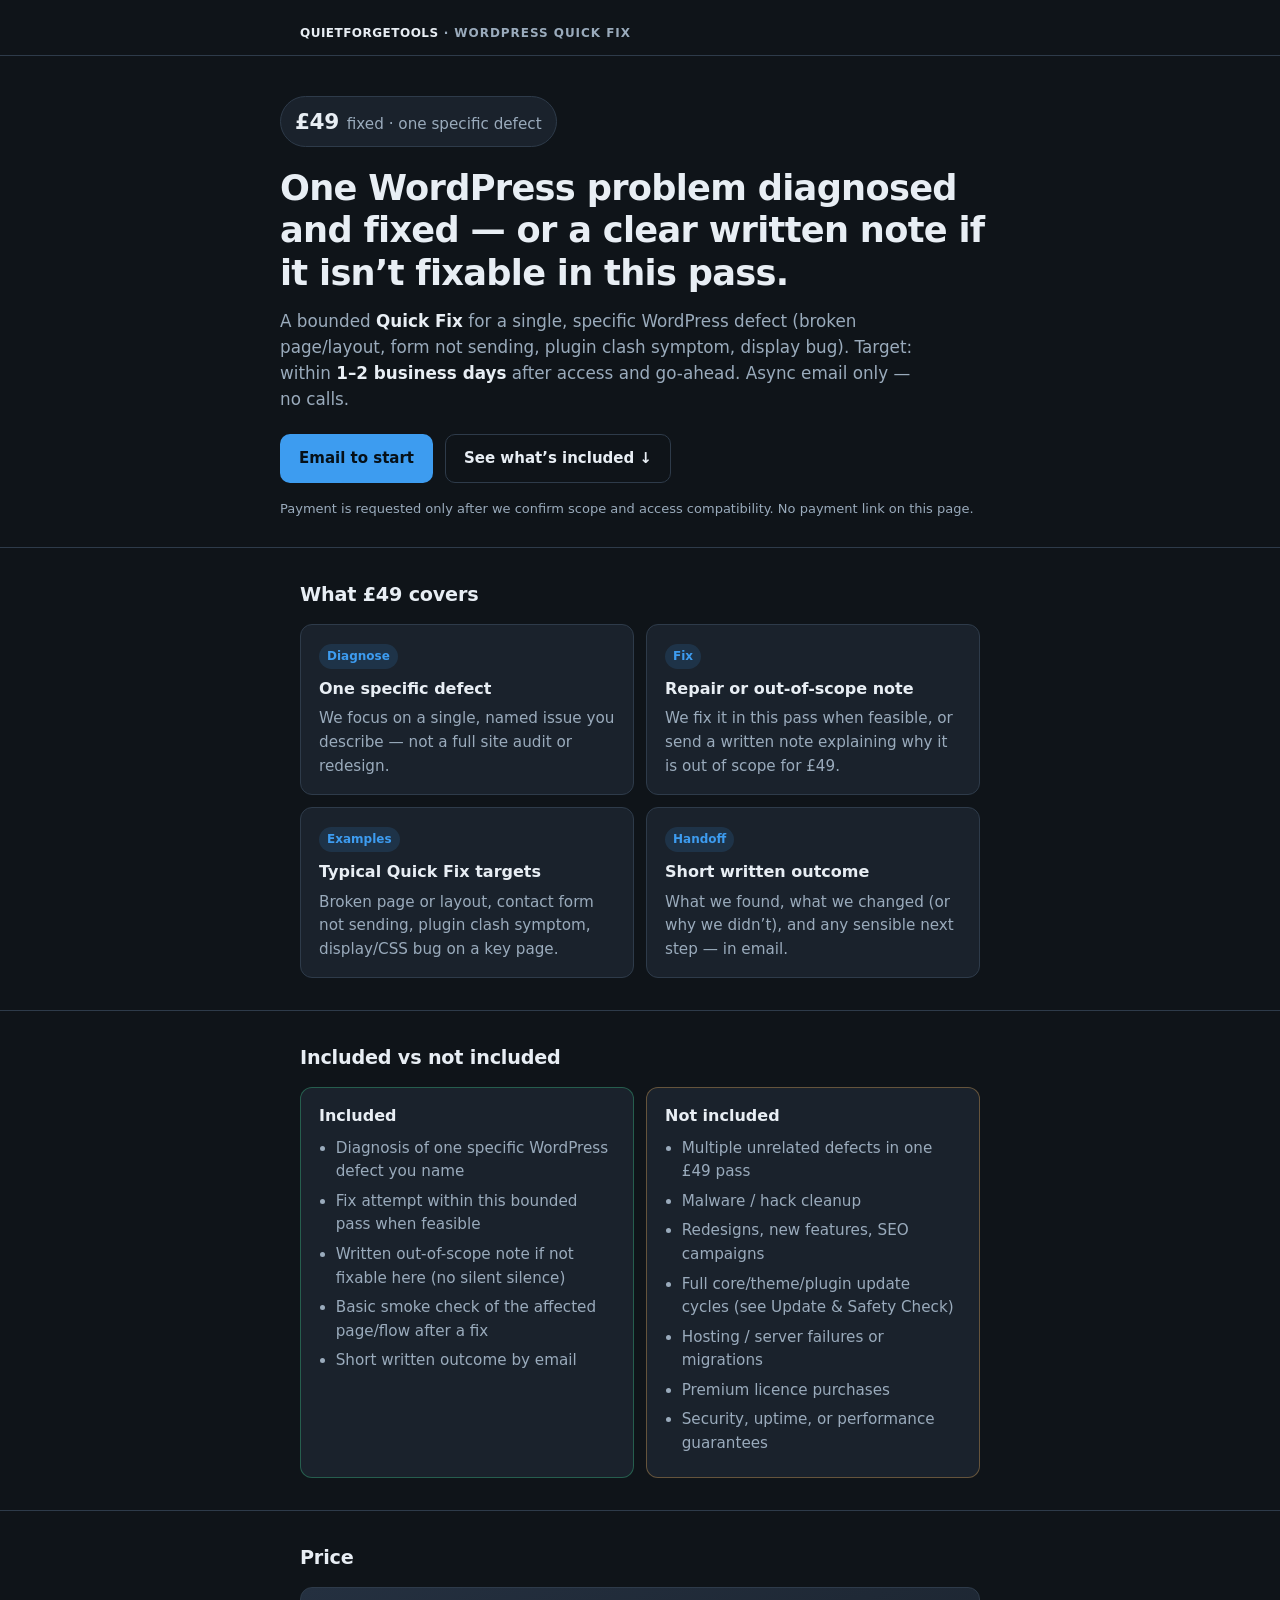
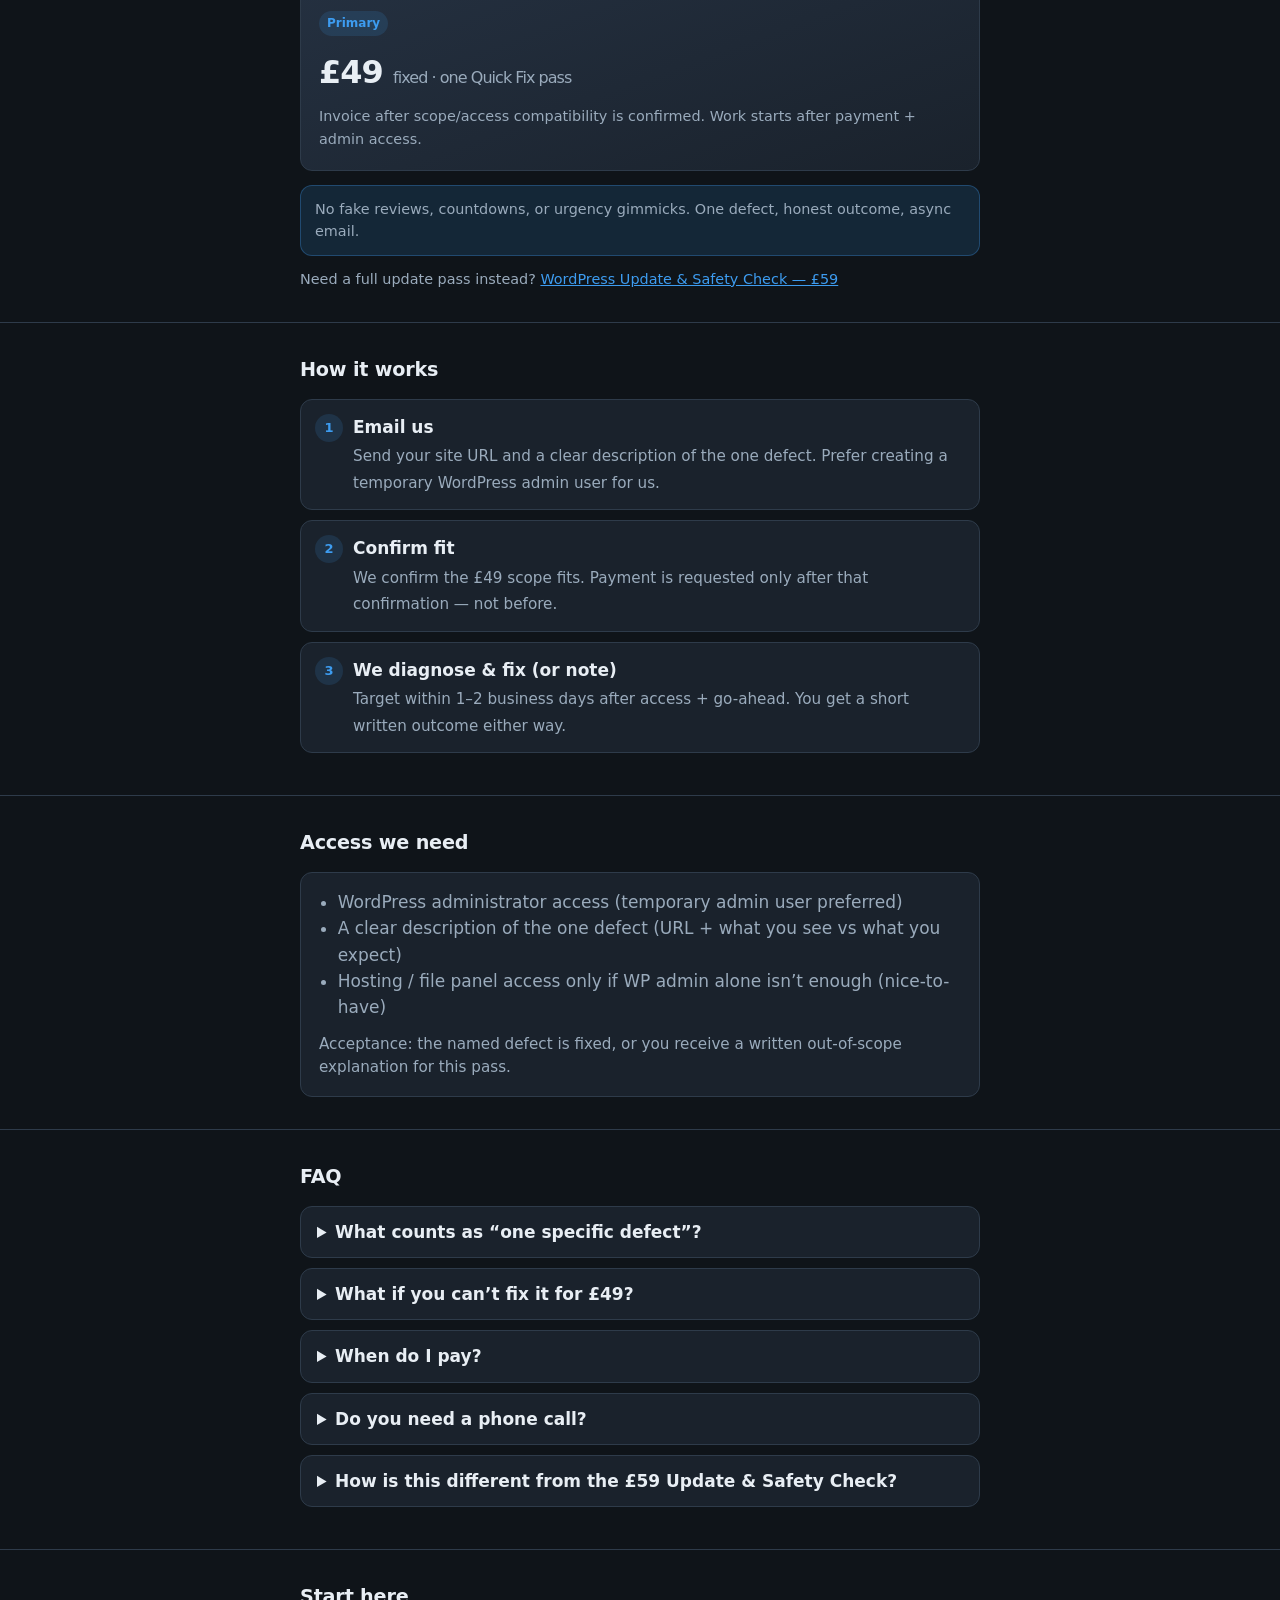
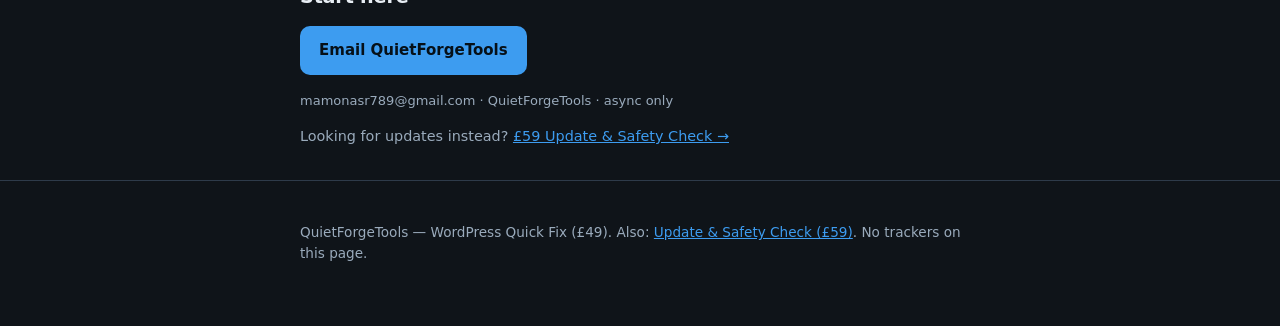
==== quick-fix/index.html @ 5ad219d2 "Task290: add £49 WordPress Quick Fix offer page" ====
<!DOCTYPE html>
<html lang="en">
<head>
  <meta charset="utf-8" />
  <meta name="viewport" content="width=device-width, initial-scale=1" />
  <title>WordPress Quick Fix — £49 | QuietForgeTools</title>
  <meta name="description" content="Fixed £49 WordPress Quick Fix: one specific defect diagnosed and fixed — or a written out-of-scope note if it cannot be fixed in this pass. Async email only. QuietForgeTools." />
  <link rel="stylesheet" href="../styles.css" />
</head>
<body>
  <header>
    <div class="wrap">
      <div class="brand"><span>QuietForgeTools</span> · WordPress Quick Fix</div>
    </div>
  </header>

  <main>
    <div class="wrap hero">
      <div class="price-chip"><strong>£49</strong> fixed · one specific defect</div>
      <h1>One WordPress problem diagnosed and fixed — or a clear written note if it isn’t fixable in this pass.</h1>
      <p class="lead">
        A bounded <strong style="color:var(--text)">Quick Fix</strong> for a single, specific WordPress defect
        (broken page/layout, form not sending, plugin clash symptom, display bug).
        Target: within <strong style="color:var(--text)">1–2 business days</strong> after access and go-ahead.
        Async email only — no calls.
      </p>
      <div class="cta-row">
        <a class="btn btn-primary" href="mailto:mamonasr789@gmail.com?subject=WordPress%20Quick%20Fix%20%C2%A349&body=Site%20URL%3A%20%0ADescribe%20the%20one%20specific%20defect%3A%20%0AWhen%20did%20it%20start%20%2F%20any%20recent%20changes%3A%20%0A%0A(I%20can%20create%20a%20temporary%20WP%20admin%20user%20for%20you.)%0A">Email to start</a>
        <a class="btn btn-ghost" href="#scope">See what’s included ↓</a>
        <p class="btn-note">Payment is requested only after we confirm scope and access compatibility. No payment link on this page.</p>
      </div>
    </div>

    <section id="scope">
      <div class="wrap">
        <h2>What £49 covers</h2>
        <div class="grid two">
          <div class="card">
            <div class="tag">Diagnose</div>
            <h3>One specific defect</h3>
            <p>We focus on a single, named issue you describe — not a full site audit or redesign.</p>
          </div>
          <div class="card">
            <div class="tag">Fix</div>
            <h3>Repair or out-of-scope note</h3>
            <p>We fix it in this pass when feasible, or send a written note explaining why it is out of scope for £49.</p>
          </div>
          <div class="card">
            <div class="tag">Examples</div>
            <h3>Typical Quick Fix targets</h3>
            <p>Broken page or layout, contact form not sending, plugin clash symptom, display/CSS bug on a key page.</p>
          </div>
          <div class="card">
            <div class="tag">Handoff</div>
            <h3>Short written outcome</h3>
            <p>What we found, what we changed (or why we didn’t), and any sensible next step — in email.</p>
          </div>
        </div>
      </div>
    </section>

    <section id="includes">
      <div class="wrap">
        <h2>Included vs not included</h2>
        <div class="vs">
          <div class="card yes">
            <h3>Included</h3>
            <ul>
              <li>Diagnosis of one specific WordPress defect you name</li>
              <li>Fix attempt within this bounded pass when feasible</li>
              <li>Written out-of-scope note if not fixable here (no silent silence)</li>
              <li>Basic smoke check of the affected page/flow after a fix</li>
              <li>Short written outcome by email</li>
            </ul>
          </div>
          <div class="card no">
            <h3>Not included</h3>
            <ul>
              <li>Multiple unrelated defects in one £49 pass</li>
              <li>Malware / hack cleanup</li>
              <li>Redesigns, new features, SEO campaigns</li>
              <li>Full core/theme/plugin update cycles (see Update &amp; Safety Check)</li>
              <li>Hosting / server failures or migrations</li>
              <li>Premium licence purchases</li>
              <li>Security, uptime, or performance guarantees</li>
            </ul>
          </div>
        </div>
      </div>
    </section>

    <section id="price">
      <div class="wrap">
        <h2>Price</h2>
        <div class="price-box">
          <div class="tag">Primary</div>
          <div class="amount">£49 <span>fixed · one Quick Fix pass</span></div>
          <p class="fine">Invoice after scope/access compatibility is confirmed. Work starts after payment + admin access.</p>
        </div>
        <p class="notice">No fake reviews, countdowns, or urgency gimmicks. One defect, honest outcome, async email.</p>
        <p class="fine" style="margin-top:12px">
          Need a full update pass instead?
          <a href="../index.html">WordPress Update &amp; Safety Check — £59</a>
        </p>
      </div>
    </section>

    <section id="process">
      <div class="wrap">
        <h2>How it works</h2>
        <ol class="steps">
          <li>
            <strong>Email us</strong>
            <span>Send your site URL and a clear description of the one defect. Prefer creating a temporary WordPress admin user for us.</span>
          </li>
          <li>
            <strong>Confirm fit</strong>
            <span>We confirm the £49 scope fits. Payment is requested only after that confirmation — not before.</span>
          </li>
          <li>
            <strong>We diagnose &amp; fix (or note)</strong>
            <span>Target within 1–2 business days after access + go-ahead. You get a short written outcome either way.</span>
          </li>
        </ol>
      </div>
    </section>

    <section id="access">
      <div class="wrap">
        <h2>Access we need</h2>
        <div class="card">
          <ul style="margin:0;padding-left:1.1em;color:var(--muted)">
            <li>WordPress administrator access (temporary admin user preferred)</li>
            <li>A clear description of the one defect (URL + what you see vs what you expect)</li>
            <li>Hosting / file panel access only if WP admin alone isn’t enough (nice-to-have)</li>
          </ul>
          <p class="fine" style="margin-top:12px">Acceptance: the named defect is fixed, or you receive a written out-of-scope explanation for this pass.</p>
        </div>
      </div>
    </section>

    <section id="faq" class="faq">
      <div class="wrap">
        <h2>FAQ</h2>
        <details>
          <summary>What counts as “one specific defect”?</summary>
          <p>A single, named issue — e.g. “contact form on /contact doesn’t email,” or “homepage header overlaps on mobile.” A list of unrelated problems needs separate passes or a custom quote.</p>
        </details>
        <details>
          <summary>What if you can’t fix it for £49?</summary>
          <p>You still get a written out-of-scope note explaining what we found and why it doesn’t fit this pass. We don’t silently leave you guessing.</p>
        </details>
        <details>
          <summary>When do I pay?</summary>
          <p>Only after we confirm the £49 scope and access compatibility. There is no payment link on this page.</p>
        </details>
        <details>
          <summary>Do you need a phone call?</summary>
          <p>No. Everything is async by email.</p>
        </details>
        <details>
          <summary>How is this different from the £59 Update &amp; Safety Check?</summary>
          <p>Quick Fix (£49) targets one named defect. The Update &amp; Safety Check (£59) is a bounded maintenance pass: backup check, core/theme/plugin updates, smoke tests, and a short report. <a href="../index.html">See the £59 offer</a>.</p>
        </details>
      </div>
    </section>

    <section id="contact">
      <div class="wrap">
        <h2>Start here</h2>
        <div class="cta-row">
          <a class="btn btn-primary" href="mailto:mamonasr789@gmail.com?subject=WordPress%20Quick%20Fix%20%C2%A349&body=Site%20URL%3A%20%0ADescribe%20the%20one%20specific%20defect%3A%20%0A">Email QuietForgeTools</a>
          <p class="btn-note">mamonasr789@gmail.com · QuietForgeTools · async only</p>
        </div>
        <p class="fine" style="margin-top:14px">
          Looking for updates instead? <a href="../index.html">£59 Update &amp; Safety Check →</a>
        </p>
      </div>
    </section>
  </main>

  <footer>
    <div class="wrap">
      <p>QuietForgeTools — WordPress Quick Fix (£49). Also: <a href="../index.html">Update &amp; Safety Check (£59)</a>. No trackers on this page.</p>
    </div>
  </footer>
</body>
</html>
---- styles.css ----
:root {
  --bg: #0f1419;
  --surface: #1a222c;
  --surface2: #243040;
  --text: #e8eef4;
  --muted: #9aabbc;
  --accent: #3d9cf0;
  --accent-soft: rgba(61, 156, 240, 0.14);
  --border: #2e3b4a;
  --ok: #3ecf8e;
  --ok-soft: rgba(62, 207, 142, 0.14);
  --warn: #f0b35a;
  --warn-soft: rgba(240, 179, 90, 0.14);
  --bad: #f07178;
  --bad-soft: rgba(240, 113, 120, 0.14);
  --radius: 12px;
  --max: 720px;
  --font: "Segoe UI", system-ui, -apple-system, sans-serif;
}
* { box-sizing: border-box; }
html { scroll-behavior: smooth; }
body {
  margin: 0;
  font-family: var(--font);
  background: var(--bg);
  color: var(--text);
  line-height: 1.55;
  font-size: 17px;
}
a { color: var(--accent); }
.wrap { max-width: var(--max); margin: 0 auto; padding: 0 20px; }
header {
  padding: 24px 0 12px;
  border-bottom: 1px solid var(--border);
}
.brand {
  font-size: 12px;
  letter-spacing: 0.08em;
  text-transform: uppercase;
  color: var(--muted);
  font-weight: 600;
}
.brand span { color: var(--text); font-weight: 700; letter-spacing: 0.04em; }
.hero { padding: 40px 0 28px; }
h1 {
  font-size: clamp(1.65rem, 4.2vw, 2.2rem);
  line-height: 1.2;
  margin: 0 0 14px;
  font-weight: 700;
  letter-spacing: -0.02em;
}
.lead {
  font-size: 1.05rem;
  color: var(--muted);
  margin: 0 0 22px;
  max-width: 38em;
}
.price-chip {
  display: inline-flex;
  align-items: baseline;
  gap: 8px;
  background: var(--surface);
  border: 1px solid var(--border);
  border-radius: 999px;
  padding: 8px 14px;
  margin-bottom: 20px;
  font-size: 0.95rem;
  color: var(--muted);
}
.price-chip strong {
  color: var(--text);
  font-size: 1.35rem;
  letter-spacing: -0.02em;
}
.cta-row { display: flex; flex-wrap: wrap; gap: 12px; align-items: center; }
.btn {
  display: inline-block;
  padding: 12px 18px;
  border-radius: 10px;
  font-weight: 600;
  font-size: 15px;
  text-decoration: none;
  border: 1px solid transparent;
  cursor: pointer;
  font-family: inherit;
}
.btn-primary { background: var(--accent); color: #061018; }
.btn-primary:hover { filter: brightness(1.06); }
.btn-ghost {
  background: transparent;
  color: var(--text);
  border-color: var(--border);
}
.btn-ghost:hover { border-color: var(--muted); }
.btn-note {
  font-size: 13px;
  color: var(--muted);
  width: 100%;
  margin: 4px 0 0;
}
section { padding: 32px 0; border-top: 1px solid var(--border); }
h2 {
  font-size: 1.2rem;
  margin: 0 0 14px;
  letter-spacing: -0.01em;
}
h3 { font-size: 1rem; margin: 0 0 6px; }
.grid { display: grid; gap: 12px; grid-template-columns: 1fr; }
@media (min-width: 560px) {
  .grid.two { grid-template-columns: 1fr 1fr; }
}
.card {
  background: var(--surface);
  border: 1px solid var(--border);
  border-radius: var(--radius);
  padding: 16px 18px;
}
.card p { margin: 0; color: var(--muted); font-size: 0.95rem; }
.tag {
  display: inline-block;
  font-size: 12px;
  font-weight: 600;
  color: var(--accent);
  background: var(--accent-soft);
  padding: 3px 8px;
  border-radius: 999px;
  margin-bottom: 8px;
}
.vs { display: grid; gap: 12px; }
@media (min-width: 560px) { .vs { grid-template-columns: 1fr 1fr; } }
.vs .yes { border-color: rgba(62, 207, 142, 0.35); }
.vs .no { border-color: rgba(240, 179, 90, 0.35); }
.vs ul { margin: 8px 0 0; padding-left: 1.1em; color: var(--muted); font-size: 0.95rem; }
.vs li { margin-bottom: 6px; }
.price-box {
  background: linear-gradient(160deg, var(--surface2), var(--surface));
  border: 1px solid var(--border);
  border-radius: var(--radius);
  padding: 20px 18px;
}
.price-box .amount {
  font-size: 2rem;
  font-weight: 700;
  letter-spacing: -0.03em;
  margin: 4px 0 8px;
}
.price-box .amount span { font-size: 1rem; font-weight: 500; color: var(--muted); }
.steps { counter-reset: step; list-style: none; padding: 0; margin: 0; }
.steps li {
  position: relative;
  padding: 14px 14px 14px 52px;
  margin-bottom: 10px;
  background: var(--surface);
  border: 1px solid var(--border);
  border-radius: var(--radius);
}
.steps li::before {
  counter-increment: step;
  content: counter(step);
  position: absolute;
  left: 14px;
  top: 14px;
  width: 28px;
  height: 28px;
  border-radius: 50%;
  background: var(--accent-soft);
  color: var(--accent);
  font-weight: 700;
  font-size: 13px;
  display: flex;
  align-items: center;
  justify-content: center;
}
.steps strong { display: block; margin-bottom: 2px; }
.steps span { color: var(--muted); font-size: 0.95rem; }
.fine { font-size: 0.9rem; color: var(--muted); margin: 0; }
footer {
  padding: 28px 0 48px;
  border-top: 1px solid var(--border);
  font-size: 0.85rem;
  color: var(--muted);
}
footer .cta-row { margin-top: 16px; }

.demo-banner {
  background: var(--warn-soft);
  border: 1px solid rgba(240, 179, 90, 0.35);
  color: var(--warn);
  border-radius: var(--radius);
  padding: 10px 14px;
  font-size: 0.9rem;
  margin-bottom: 14px;
}
.demo-panel {
  background: var(--surface);
  border: 1px solid var(--border);
  border-radius: var(--radius);
  overflow: hidden;
}
.demo-toolbar {
  display: flex;
  flex-wrap: wrap;
  gap: 8px;
  padding: 12px 14px;
  border-bottom: 1px solid var(--border);
  background: var(--surface2);
}
.demo-toolbar .btn { padding: 8px 12px; font-size: 13px; }
.demo-toolbar .btn:disabled { opacity: 0.45; cursor: not-allowed; }
.demo-stage { padding: 16px; }
.demo-status {
  display: flex;
  flex-wrap: wrap;
  gap: 8px;
  margin-bottom: 14px;
}
.pill {
  font-size: 12px;
  font-weight: 700;
  letter-spacing: 0.03em;
  text-transform: uppercase;
  padding: 4px 10px;
  border-radius: 999px;
  background: var(--surface2);
  color: var(--muted);
}
.pill.on.broken { background: var(--bad-soft); color: var(--bad); }
.pill.on.detected { background: var(--warn-soft); color: var(--warn); }
.pill.on.repaired { background: var(--ok-soft); color: var(--ok); }
.pill.on.tested { background: var(--accent-soft); color: var(--accent); }
.fake-form {
  border: 1px solid var(--border);
  border-radius: 10px;
  padding: 14px;
  background: #121820;
  max-width: 420px;
}
.fake-form label {
  display: block;
  font-size: 12px;
  color: var(--muted);
  margin-bottom: 4px;
}
.fake-form .field { margin-bottom: 10px; }
.fake-form input,
.fake-form textarea {
  width: 100%;
  border: 1px solid var(--border);
  border-radius: 6px;
  padding: 8px 10px;
  background: var(--bg);
  color: var(--text);
  font: inherit;
}
.fake-form button {
  background: #4b5563;
  color: #fff;
  border: 0;
  padding: 9px 14px;
  border-radius: 6px;
  font: inherit;
  cursor: pointer;
}
.fake-form.fixed button { background: var(--ok); color: #061018; font-weight: 600; }
.fake-form .err,
.fake-form .okmsg {
  display: none;
  margin-top: 10px;
  font-size: 0.85rem;
}
.fake-form .err { color: var(--bad); }
.fake-form .okmsg { color: var(--ok); }
.fake-form.show-err .err { display: block; }
.fake-form.show-ok .okmsg { display: block; }
.demo-log {
  margin-top: 14px;
  font-size: 0.9rem;
  color: var(--muted);
  min-height: 1.4em;
}
.demo-log code {
  color: var(--text);
  background: var(--surface2);
  padding: 1px 6px;
  border-radius: 4px;
  font-size: 0.85em;
}
.intake {
  display: grid;
  gap: 10px;
  margin-top: 12px;
}
.intake label { font-size: 13px; color: var(--muted); display: block; margin-bottom: 4px; }
.intake input,
.intake textarea {
  width: 100%;
  border: 1px solid var(--border);
  border-radius: 8px;
  padding: 10px 12px;
  background: var(--bg);
  color: var(--text);
  font: inherit;
}
.intake textarea { min-height: 88px; resize: vertical; }

.optional {
  margin-top: 14px;
  padding-top: 14px;
  border-top: 1px dashed var(--border);
}
.faq details {
  background: var(--surface);
  border: 1px solid var(--border);
  border-radius: var(--radius);
  padding: 12px 16px;
  margin-bottom: 10px;
}
.faq summary {
  cursor: pointer;
  font-weight: 600;
}
.faq details p {
  margin: 10px 0 0;
  color: var(--muted);
  font-size: 0.95rem;
}
.notice {
  background: var(--accent-soft);
  border: 1px solid rgba(61, 156, 240, 0.3);
  border-radius: var(--radius);
  padding: 12px 14px;
  font-size: 0.9rem;
  color: var(--muted);
  margin: 14px 0 0;
}
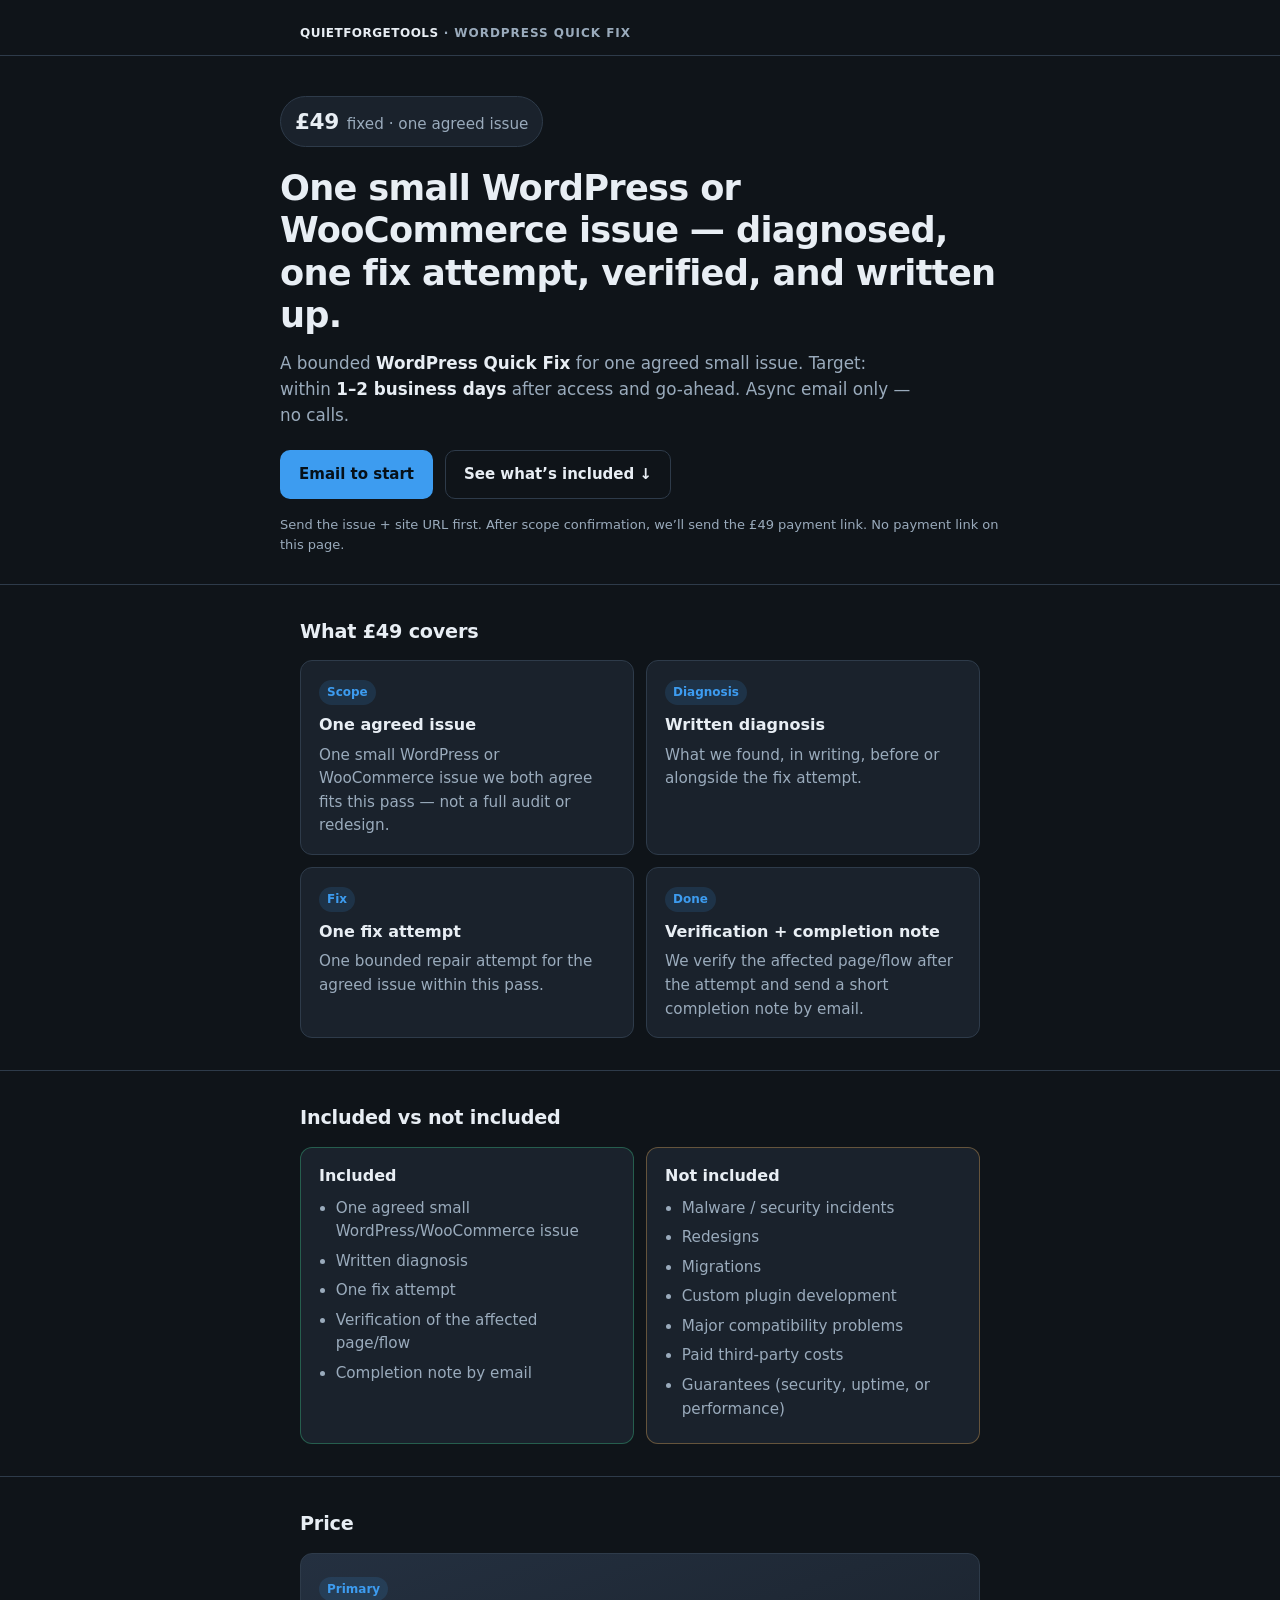
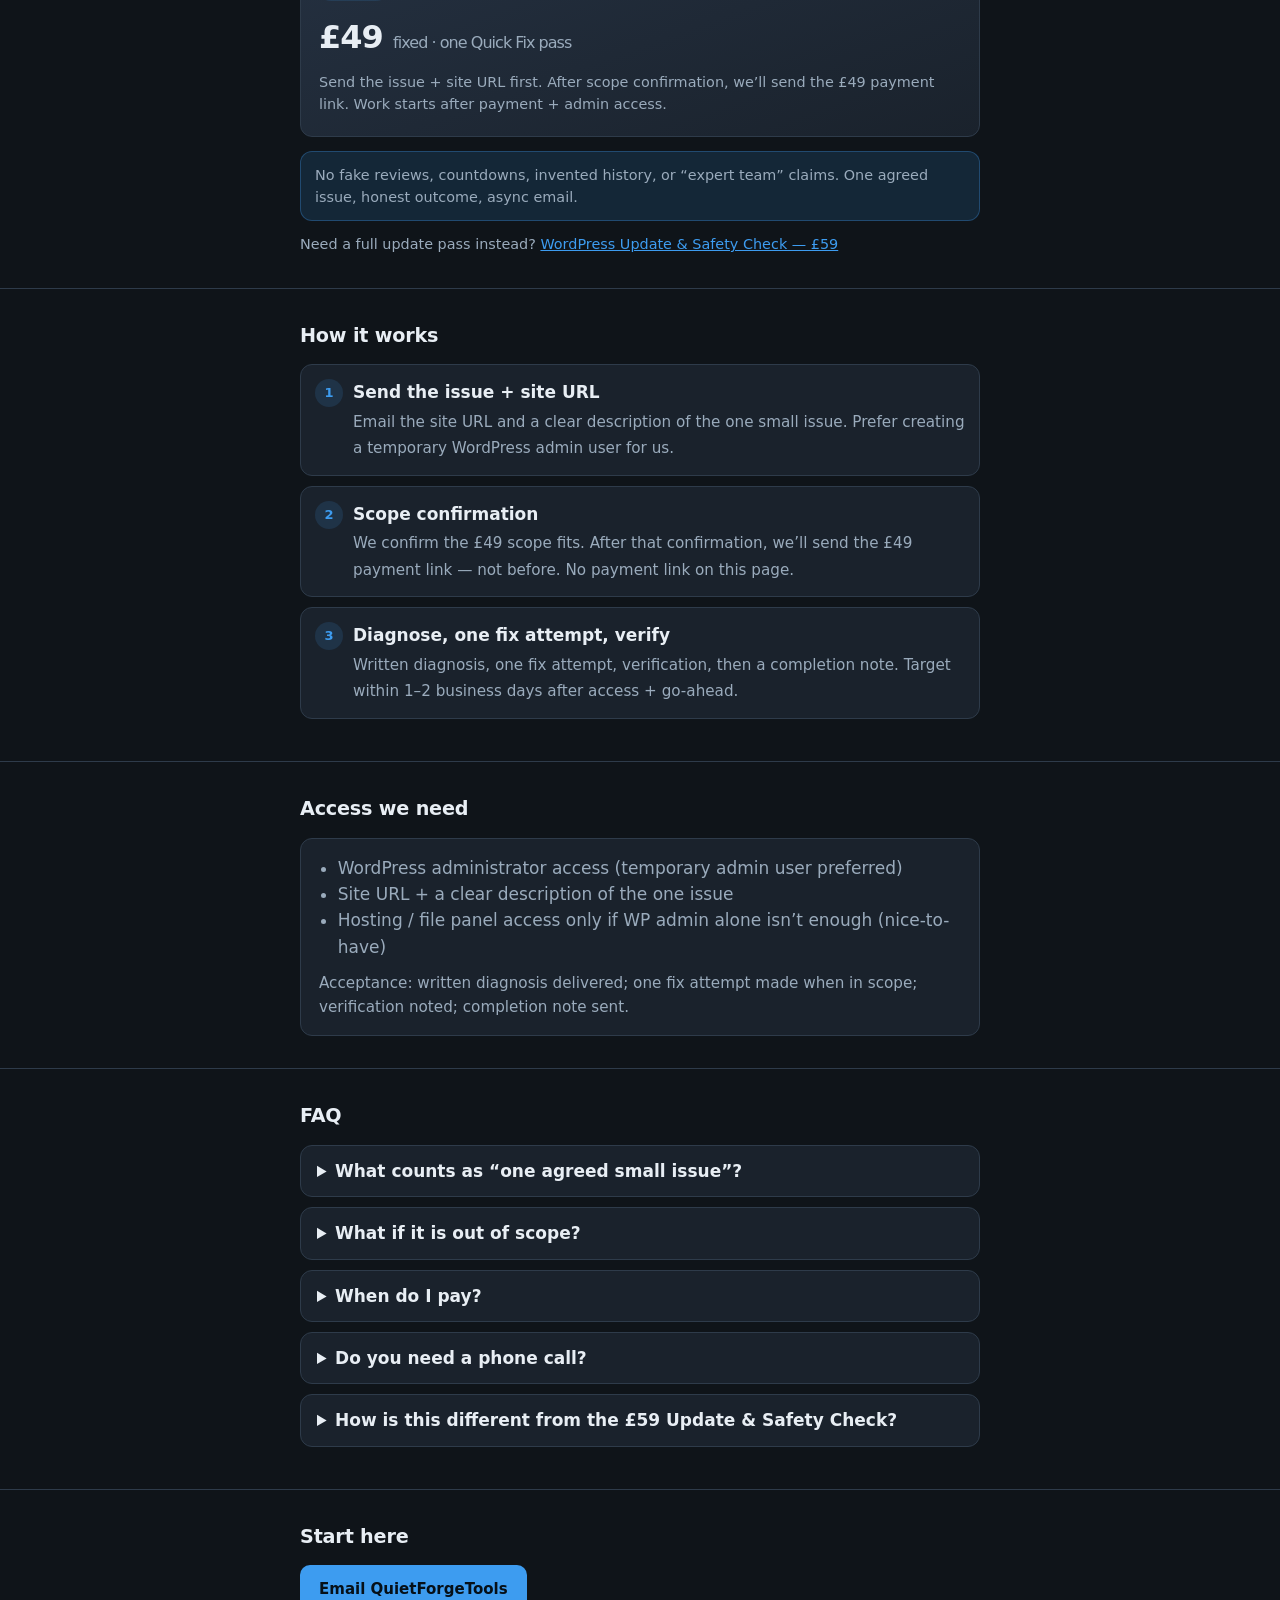
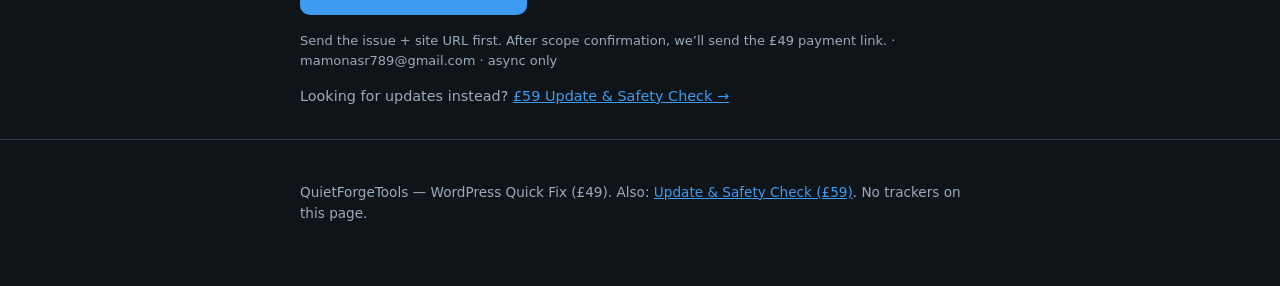
==== commit e80f6c22: "Task290: align £49 Quick Fix page to ChatGPT brief" ====
--- a/quick-fix/index.html
+++ b/quick-fix/index.html
@@ -4,7 +4,7 @@
   <meta charset="utf-8" />
   <meta name="viewport" content="width=device-width, initial-scale=1" />
   <title>WordPress Quick Fix — £49 | QuietForgeTools</title>
-  <meta name="description" content="Fixed £49 WordPress Quick Fix: one specific defect diagnosed and fixed — or a written out-of-scope note if it cannot be fixed in this pass. Async email only. QuietForgeTools." />
+  <meta name="description" content="WordPress Quick Fix — £49 fixed: one agreed small WordPress/WooCommerce issue, written diagnosis, one fix attempt, verification, and completion note. QuietForgeTools." />
   <link rel="stylesheet" href="../styles.css" />
 </head>
 <body>
@@ -16,18 +16,17 @@
 
   <main>
     <div class="wrap hero">
-      <div class="price-chip"><strong>£49</strong> fixed · one specific defect</div>
-      <h1>One WordPress problem diagnosed and fixed — or a clear written note if it isn’t fixable in this pass.</h1>
+      <div class="price-chip"><strong>£49</strong> fixed · one agreed issue</div>
+      <h1>One small WordPress or WooCommerce issue — diagnosed, one fix attempt, verified, and written up.</h1>
       <p class="lead">
-        A bounded <strong style="color:var(--text)">Quick Fix</strong> for a single, specific WordPress defect
-        (broken page/layout, form not sending, plugin clash symptom, display bug).
+        A bounded <strong style="color:var(--text)">WordPress Quick Fix</strong> for one agreed small issue.
         Target: within <strong style="color:var(--text)">1–2 business days</strong> after access and go-ahead.
         Async email only — no calls.
       </p>
       <div class="cta-row">
-        <a class="btn btn-primary" href="mailto:mamonasr789@gmail.com?subject=WordPress%20Quick%20Fix%20%C2%A349&body=Site%20URL%3A%20%0ADescribe%20the%20one%20specific%20defect%3A%20%0AWhen%20did%20it%20start%20%2F%20any%20recent%20changes%3A%20%0A%0A(I%20can%20create%20a%20temporary%20WP%20admin%20user%20for%20you.)%0A">Email to start</a>
+        <a class="btn btn-primary" href="mailto:mamonasr789@gmail.com?subject=WordPress%20Quick%20Fix%20%C2%A349&body=Site%20URL%3A%20%0AIssue%20description%3A%20%0A%0A(I%20can%20create%20a%20temporary%20WP%20admin%20user%20for%20you.)%0A">Email to start</a>
         <a class="btn btn-ghost" href="#scope">See what’s included ↓</a>
-        <p class="btn-note">Payment is requested only after we confirm scope and access compatibility. No payment link on this page.</p>
+        <p class="btn-note">Send the issue + site URL first. After scope confirmation, we’ll send the £49 payment link. No payment link on this page.</p>
       </div>
     </div>
 
@@ -36,24 +35,24 @@
         <h2>What £49 covers</h2>
         <div class="grid two">
           <div class="card">
-            <div class="tag">Diagnose</div>
-            <h3>One specific defect</h3>
-            <p>We focus on a single, named issue you describe — not a full site audit or redesign.</p>
+            <div class="tag">Scope</div>
+            <h3>One agreed issue</h3>
+            <p>One small WordPress or WooCommerce issue we both agree fits this pass — not a full audit or redesign.</p>
+          </div>
+          <div class="card">
+            <div class="tag">Diagnosis</div>
+            <h3>Written diagnosis</h3>
+            <p>What we found, in writing, before or alongside the fix attempt.</p>
           </div>
           <div class="card">
             <div class="tag">Fix</div>
-            <h3>Repair or out-of-scope note</h3>
-            <p>We fix it in this pass when feasible, or send a written note explaining why it is out of scope for £49.</p>
+            <h3>One fix attempt</h3>
+            <p>One bounded repair attempt for the agreed issue within this pass.</p>
           </div>
           <div class="card">
-            <div class="tag">Examples</div>
-            <h3>Typical Quick Fix targets</h3>
-            <p>Broken page or layout, contact form not sending, plugin clash symptom, display/CSS bug on a key page.</p>
-          </div>
-          <div class="card">
-            <div class="tag">Handoff</div>
-            <h3>Short written outcome</h3>
-            <p>What we found, what we changed (or why we didn’t), and any sensible next step — in email.</p>
+            <div class="tag">Done</div>
+            <h3>Verification + completion note</h3>
+            <p>We verify the affected page/flow after the attempt and send a short completion note by email.</p>
           </div>
         </div>
       </div>
@@ -66,23 +65,23 @@
           <div class="card yes">
             <h3>Included</h3>
             <ul>
-              <li>Diagnosis of one specific WordPress defect you name</li>
-              <li>Fix attempt within this bounded pass when feasible</li>
-              <li>Written out-of-scope note if not fixable here (no silent silence)</li>
-              <li>Basic smoke check of the affected page/flow after a fix</li>
-              <li>Short written outcome by email</li>
+              <li>One agreed small WordPress/WooCommerce issue</li>
+              <li>Written diagnosis</li>
+              <li>One fix attempt</li>
+              <li>Verification of the affected page/flow</li>
+              <li>Completion note by email</li>
             </ul>
           </div>
           <div class="card no">
             <h3>Not included</h3>
             <ul>
-              <li>Multiple unrelated defects in one £49 pass</li>
-              <li>Malware / hack cleanup</li>
-              <li>Redesigns, new features, SEO campaigns</li>
-              <li>Full core/theme/plugin update cycles (see Update &amp; Safety Check)</li>
-              <li>Hosting / server failures or migrations</li>
-              <li>Premium licence purchases</li>
-              <li>Security, uptime, or performance guarantees</li>
+              <li>Malware / security incidents</li>
+              <li>Redesigns</li>
+              <li>Migrations</li>
+              <li>Custom plugin development</li>
+              <li>Major compatibility problems</li>
+              <li>Paid third-party costs</li>
+              <li>Guarantees (security, uptime, or performance)</li>
             </ul>
           </div>
         </div>
@@ -95,9 +94,9 @@
         <div class="price-box">
           <div class="tag">Primary</div>
           <div class="amount">£49 <span>fixed · one Quick Fix pass</span></div>
-          <p class="fine">Invoice after scope/access compatibility is confirmed. Work starts after payment + admin access.</p>
+          <p class="fine">Send the issue + site URL first. After scope confirmation, we’ll send the £49 payment link. Work starts after payment + admin access.</p>
         </div>
-        <p class="notice">No fake reviews, countdowns, or urgency gimmicks. One defect, honest outcome, async email.</p>
+        <p class="notice">No fake reviews, countdowns, invented history, or “expert team” claims. One agreed issue, honest outcome, async email.</p>
         <p class="fine" style="margin-top:12px">
           Need a full update pass instead?
           <a href="../index.html">WordPress Update &amp; Safety Check — £59</a>
@@ -110,16 +109,16 @@
         <h2>How it works</h2>
         <ol class="steps">
           <li>
-            <strong>Email us</strong>
-            <span>Send your site URL and a clear description of the one defect. Prefer creating a temporary WordPress admin user for us.</span>
+            <strong>Send the issue + site URL</strong>
+            <span>Email the site URL and a clear description of the one small issue. Prefer creating a temporary WordPress admin user for us.</span>
           </li>
           <li>
-            <strong>Confirm fit</strong>
-            <span>We confirm the £49 scope fits. Payment is requested only after that confirmation — not before.</span>
+            <strong>Scope confirmation</strong>
+            <span>We confirm the £49 scope fits. After that confirmation, we’ll send the £49 payment link — not before. No payment link on this page.</span>
           </li>
           <li>
-            <strong>We diagnose &amp; fix (or note)</strong>
-            <span>Target within 1–2 business days after access + go-ahead. You get a short written outcome either way.</span>
+            <strong>Diagnose, one fix attempt, verify</strong>
+            <span>Written diagnosis, one fix attempt, verification, then a completion note. Target within 1–2 business days after access + go-ahead.</span>
           </li>
         </ol>
       </div>
@@ -131,10 +130,10 @@
         <div class="card">
           <ul style="margin:0;padding-left:1.1em;color:var(--muted)">
             <li>WordPress administrator access (temporary admin user preferred)</li>
-            <li>A clear description of the one defect (URL + what you see vs what you expect)</li>
+            <li>Site URL + a clear description of the one issue</li>
             <li>Hosting / file panel access only if WP admin alone isn’t enough (nice-to-have)</li>
           </ul>
-          <p class="fine" style="margin-top:12px">Acceptance: the named defect is fixed, or you receive a written out-of-scope explanation for this pass.</p>
+          <p class="fine" style="margin-top:12px">Acceptance: written diagnosis delivered; one fix attempt made when in scope; verification noted; completion note sent.</p>
         </div>
       </div>
     </section>
@@ -143,16 +142,16 @@
       <div class="wrap">
         <h2>FAQ</h2>
         <details>
-          <summary>What counts as “one specific defect”?</summary>
-          <p>A single, named issue — e.g. “contact form on /contact doesn’t email,” or “homepage header overlaps on mobile.” A list of unrelated problems needs separate passes or a custom quote.</p>
+          <summary>What counts as “one agreed small issue”?</summary>
+          <p>A single, named WordPress or WooCommerce problem we both agree fits this pass — e.g. a broken layout on one page, a form not sending, or a display bug. Unrelated lists need separate passes or a custom quote.</p>
         </details>
         <details>
-          <summary>What if you can’t fix it for £49?</summary>
-          <p>You still get a written out-of-scope note explaining what we found and why it doesn’t fit this pass. We don’t silently leave you guessing.</p>
+          <summary>What if it is out of scope?</summary>
+          <p>You still get a written diagnosis and completion note explaining why it does not fit this £49 pass.</p>
         </details>
         <details>
           <summary>When do I pay?</summary>
-          <p>Only after we confirm the £49 scope and access compatibility. There is no payment link on this page.</p>
+          <p>Send the issue + site URL first. After scope confirmation, we’ll send the £49 payment link. There is no payment link on this page.</p>
         </details>
         <details>
           <summary>Do you need a phone call?</summary>
@@ -160,7 +159,7 @@
         </details>
         <details>
           <summary>How is this different from the £59 Update &amp; Safety Check?</summary>
-          <p>Quick Fix (£49) targets one named defect. The Update &amp; Safety Check (£59) is a bounded maintenance pass: backup check, core/theme/plugin updates, smoke tests, and a short report. <a href="../index.html">See the £59 offer</a>.</p>
+          <p>Quick Fix (£49) targets one agreed small issue. The Update &amp; Safety Check (£59) is a bounded maintenance pass: backup check, core/theme/plugin updates, smoke tests, and a short report. <a href="../index.html">See the £59 offer</a>.</p>
         </details>
       </div>
     </section>
@@ -169,8 +168,8 @@
       <div class="wrap">
         <h2>Start here</h2>
         <div class="cta-row">
-          <a class="btn btn-primary" href="mailto:mamonasr789@gmail.com?subject=WordPress%20Quick%20Fix%20%C2%A349&body=Site%20URL%3A%20%0ADescribe%20the%20one%20specific%20defect%3A%20%0A">Email QuietForgeTools</a>
-          <p class="btn-note">mamonasr789@gmail.com · QuietForgeTools · async only</p>
+          <a class="btn btn-primary" href="mailto:mamonasr789@gmail.com?subject=WordPress%20Quick%20Fix%20%C2%A349&body=Site%20URL%3A%20%0AIssue%20description%3A%20%0A">Email QuietForgeTools</a>
+          <p class="btn-note">Send the issue + site URL first. After scope confirmation, we’ll send the £49 payment link. · mamonasr789@gmail.com · async only</p>
         </div>
         <p class="fine" style="margin-top:14px">
           Looking for updates instead? <a href="../index.html">£59 Update &amp; Safety Check →</a>
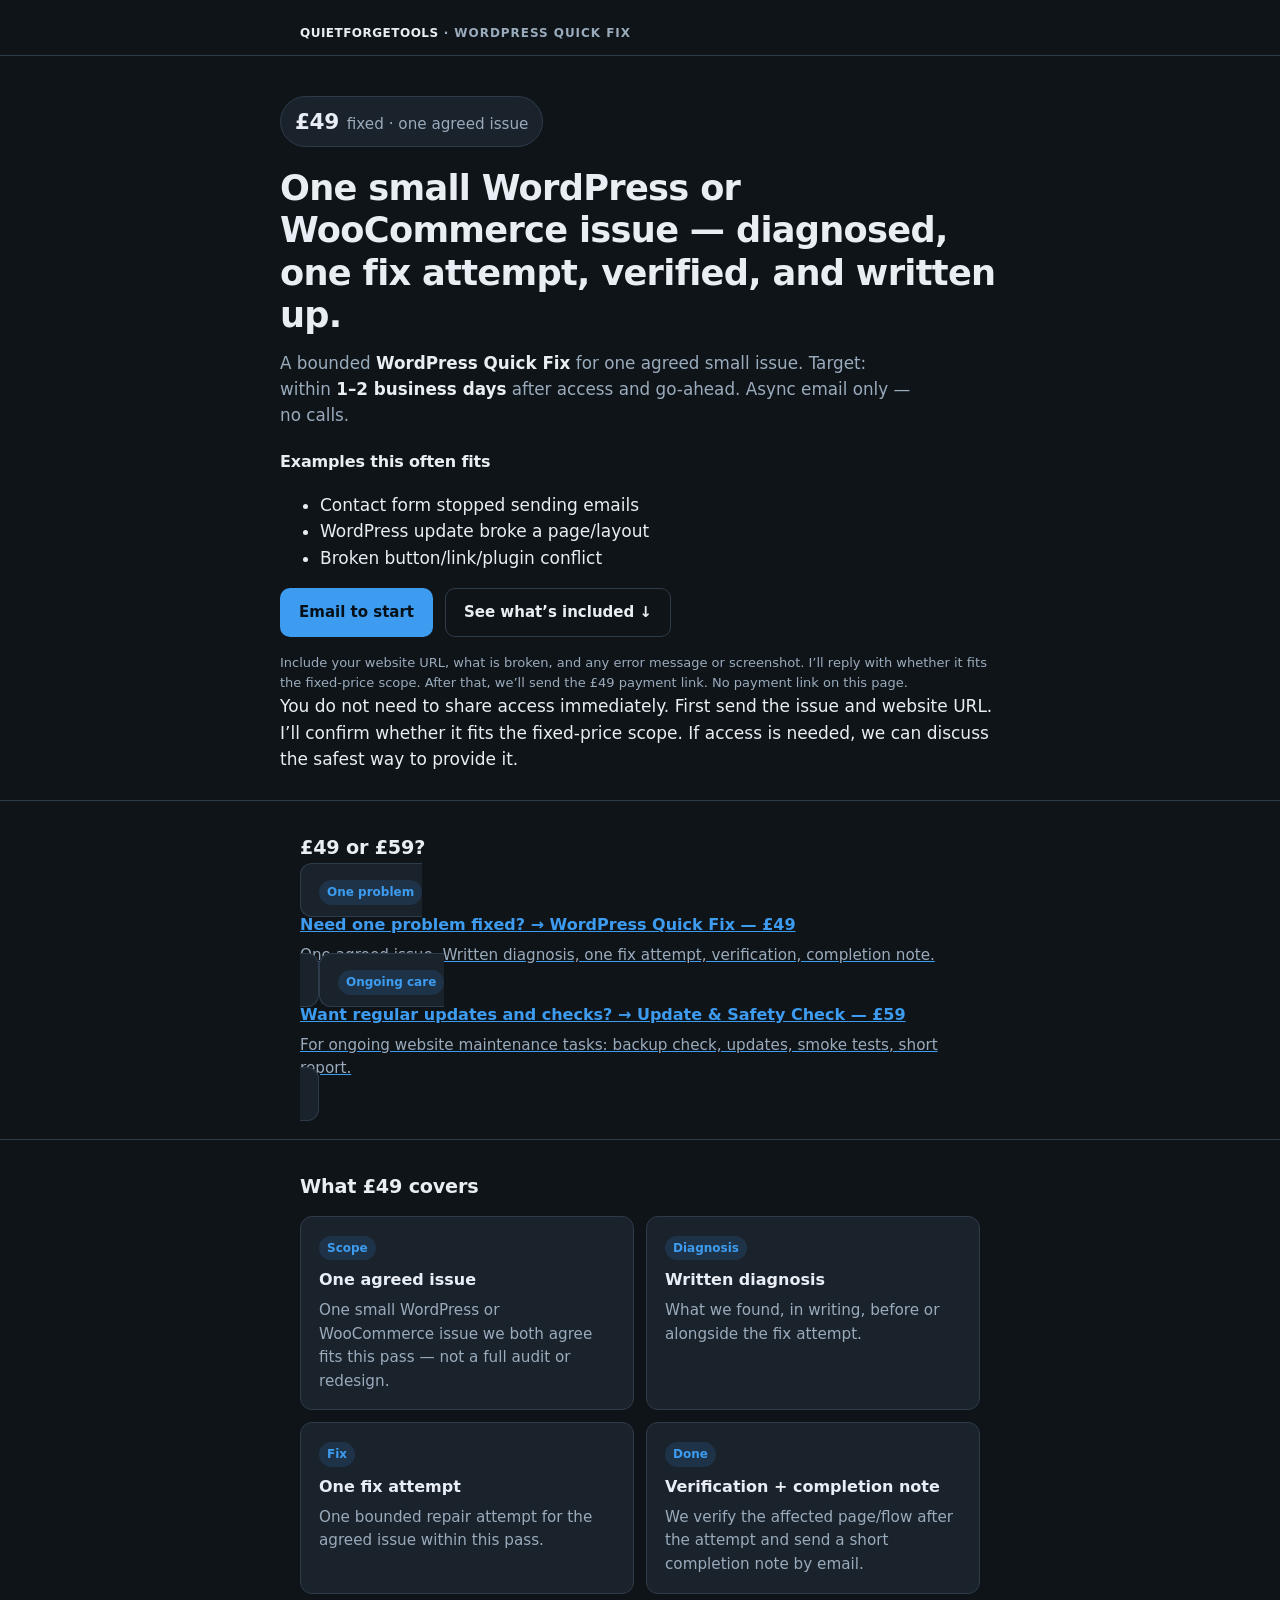
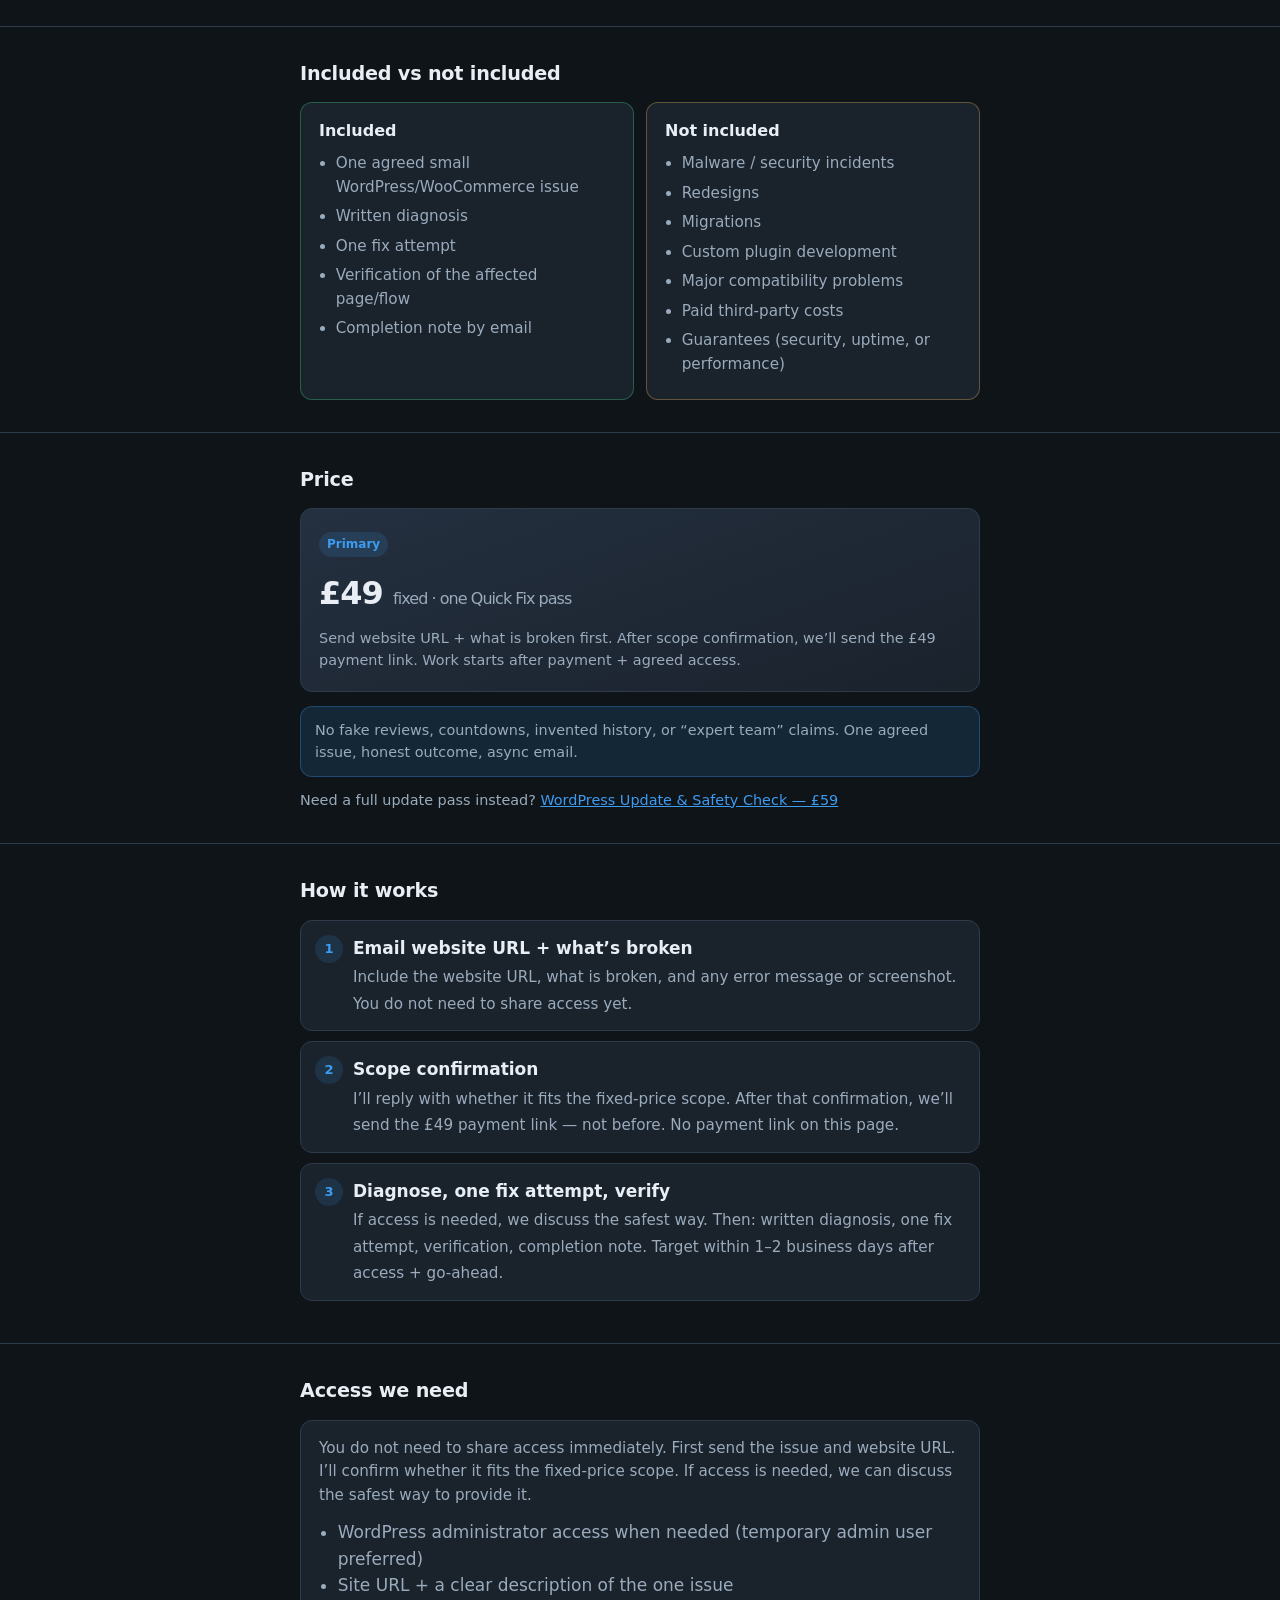
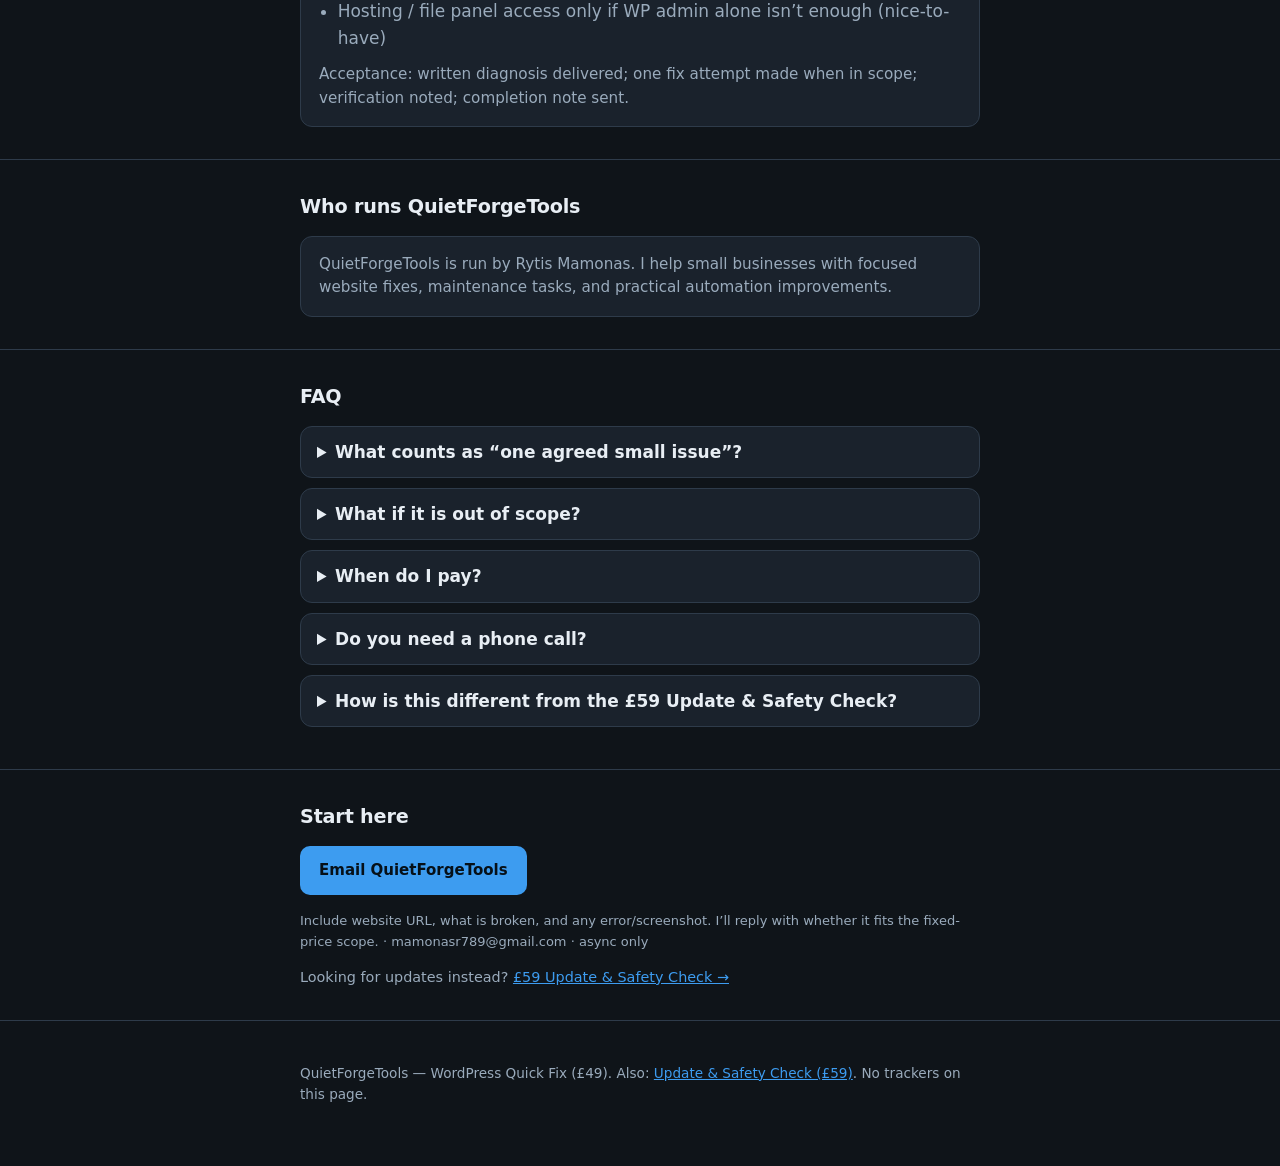
==== commit 45000ef4: "Task294: Quick Fix trust layer — examples, chooser, access, CTA" ====
--- a/quick-fix/index.html
+++ b/quick-fix/index.html
@@ -23,12 +23,39 @@
         Target: within <strong style="color:var(--text)">1–2 business days</strong> after access and go-ahead.
         Async email only — no calls.
       </p>
+      <h2 style="font-size:1rem;margin:0 0 8px;color:var(--text)">Examples this often fits</h2>
+      <ul class="examples-above">
+        <li>Contact form stopped sending emails</li>
+        <li>WordPress update broke a page/layout</li>
+        <li>Broken button/link/plugin conflict</li>
+      </ul>
       <div class="cta-row">
-        <a class="btn btn-primary" href="mailto:mamonasr789@gmail.com?subject=WordPress%20Quick%20Fix%20%C2%A349&body=Site%20URL%3A%20%0AIssue%20description%3A%20%0A%0A(I%20can%20create%20a%20temporary%20WP%20admin%20user%20for%20you.)%0A">Email to start</a>
+        <a class="btn btn-primary" href="mailto:mamonasr789@gmail.com?subject=WordPress%20Quick%20Fix%20%C2%A349&body=Website%20URL%3A%20%0AWhat%20is%20broken%3A%20%0AError%20message%20or%20screenshot%20(if%20any)%3A%20%0A%0AI%27ll%20reply%20with%20whether%20it%20fits%20the%20fixed-price%20scope.%0A">Email to start</a>
         <a class="btn btn-ghost" href="#scope">See what’s included ↓</a>
-        <p class="btn-note">Send the issue + site URL first. After scope confirmation, we’ll send the £49 payment link. No payment link on this page.</p>
+        <p class="btn-note">Include your website URL, what is broken, and any error message or screenshot. I’ll reply with whether it fits the fixed-price scope. After that, we’ll send the £49 payment link. No payment link on this page.</p>
+      </div>
+      <div class="access-note">
+        You do not need to share access immediately. First send the issue and website URL. I’ll confirm whether it fits the fixed-price scope. If access is needed, we can discuss the safest way to provide it.
       </div>
     </div>
+
+    <section id="chooser">
+      <div class="wrap">
+        <h2>£49 or £59?</h2>
+        <div class="chooser">
+          <a class="card" href="./">
+            <div class="tag">One problem</div>
+            <h3>Need one problem fixed? → WordPress Quick Fix — £49</h3>
+            <p>One agreed issue. Written diagnosis, one fix attempt, verification, completion note.</p>
+          </a>
+          <a class="card" href="../index.html">
+            <div class="tag">Ongoing care</div>
+            <h3>Want regular updates and checks? → Update &amp; Safety Check — £59</h3>
+            <p>For ongoing website maintenance tasks: backup check, updates, smoke tests, short report.</p>
+          </a>
+        </div>
+      </div>
+    </section>
 
     <section id="scope">
       <div class="wrap">
@@ -94,7 +121,7 @@
         <div class="price-box">
           <div class="tag">Primary</div>
           <div class="amount">£49 <span>fixed · one Quick Fix pass</span></div>
-          <p class="fine">Send the issue + site URL first. After scope confirmation, we’ll send the £49 payment link. Work starts after payment + admin access.</p>
+          <p class="fine">Send website URL + what is broken first. After scope confirmation, we’ll send the £49 payment link. Work starts after payment + agreed access.</p>
         </div>
         <p class="notice">No fake reviews, countdowns, invented history, or “expert team” claims. One agreed issue, honest outcome, async email.</p>
         <p class="fine" style="margin-top:12px">
@@ -109,16 +136,16 @@
         <h2>How it works</h2>
         <ol class="steps">
           <li>
-            <strong>Send the issue + site URL</strong>
-            <span>Email the site URL and a clear description of the one small issue. Prefer creating a temporary WordPress admin user for us.</span>
+            <strong>Email website URL + what’s broken</strong>
+            <span>Include the website URL, what is broken, and any error message or screenshot. You do not need to share access yet.</span>
           </li>
           <li>
             <strong>Scope confirmation</strong>
-            <span>We confirm the £49 scope fits. After that confirmation, we’ll send the £49 payment link — not before. No payment link on this page.</span>
+            <span>I’ll reply with whether it fits the fixed-price scope. After that confirmation, we’ll send the £49 payment link — not before. No payment link on this page.</span>
           </li>
           <li>
             <strong>Diagnose, one fix attempt, verify</strong>
-            <span>Written diagnosis, one fix attempt, verification, then a completion note. Target within 1–2 business days after access + go-ahead.</span>
+            <span>If access is needed, we discuss the safest way. Then: written diagnosis, one fix attempt, verification, completion note. Target within 1–2 business days after access + go-ahead.</span>
           </li>
         </ol>
       </div>
@@ -128,8 +155,9 @@
       <div class="wrap">
         <h2>Access we need</h2>
         <div class="card">
+          <p style="margin:0 0 12px;color:var(--muted)">You do not need to share access immediately. First send the issue and website URL. I’ll confirm whether it fits the fixed-price scope. If access is needed, we can discuss the safest way to provide it.</p>
           <ul style="margin:0;padding-left:1.1em;color:var(--muted)">
-            <li>WordPress administrator access (temporary admin user preferred)</li>
+            <li>WordPress administrator access when needed (temporary admin user preferred)</li>
             <li>Site URL + a clear description of the one issue</li>
             <li>Hosting / file panel access only if WP admin alone isn’t enough (nice-to-have)</li>
           </ul>
@@ -138,6 +166,15 @@
       </div>
     </section>
 
+    <section id="who" class="who-runs">
+      <div class="wrap">
+        <h2>Who runs QuietForgeTools</h2>
+        <div class="card">
+          <p>QuietForgeTools is run by Rytis Mamonas. I help small businesses with focused website fixes, maintenance tasks, and practical automation improvements.</p>
+        </div>
+      </div>
+    </section>
+
     <section id="faq" class="faq">
       <div class="wrap">
         <h2>FAQ</h2>
@@ -151,7 +188,7 @@
         </details>
         <details>
           <summary>When do I pay?</summary>
-          <p>Send the issue + site URL first. After scope confirmation, we’ll send the £49 payment link. There is no payment link on this page.</p>
+          <p>Send the website URL and what is broken first. After scope confirmation, we’ll send the £49 payment link. There is no payment link on this page.</p>
         </details>
         <details>
           <summary>Do you need a phone call?</summary>
@@ -168,8 +205,8 @@
       <div class="wrap">
         <h2>Start here</h2>
         <div class="cta-row">
-          <a class="btn btn-primary" href="mailto:mamonasr789@gmail.com?subject=WordPress%20Quick%20Fix%20%C2%A349&body=Site%20URL%3A%20%0AIssue%20description%3A%20%0A">Email QuietForgeTools</a>
-          <p class="btn-note">Send the issue + site URL first. After scope confirmation, we’ll send the £49 payment link. · mamonasr789@gmail.com · async only</p>
+          <a class="btn btn-primary" href="mailto:mamonasr789@gmail.com?subject=WordPress%20Quick%20Fix%20%C2%A349&body=Website%20URL%3A%20%0AWhat%20is%20broken%3A%20%0AError%20message%20or%20screenshot%20(if%20any)%3A%20%0A%0AI%27ll%20reply%20with%20whether%20it%20fits%20the%20fixed-price%20scope.%0A">Email QuietForgeTools</a>
+          <p class="btn-note">Include website URL, what is broken, and any error/screenshot. I’ll reply with whether it fits the fixed-price scope. · mamonasr789@gmail.com · async only</p>
         </div>
         <p class="fine" style="margin-top:14px">
           Looking for updates instead? <a href="../index.html">£59 Update &amp; Safety Check →</a>
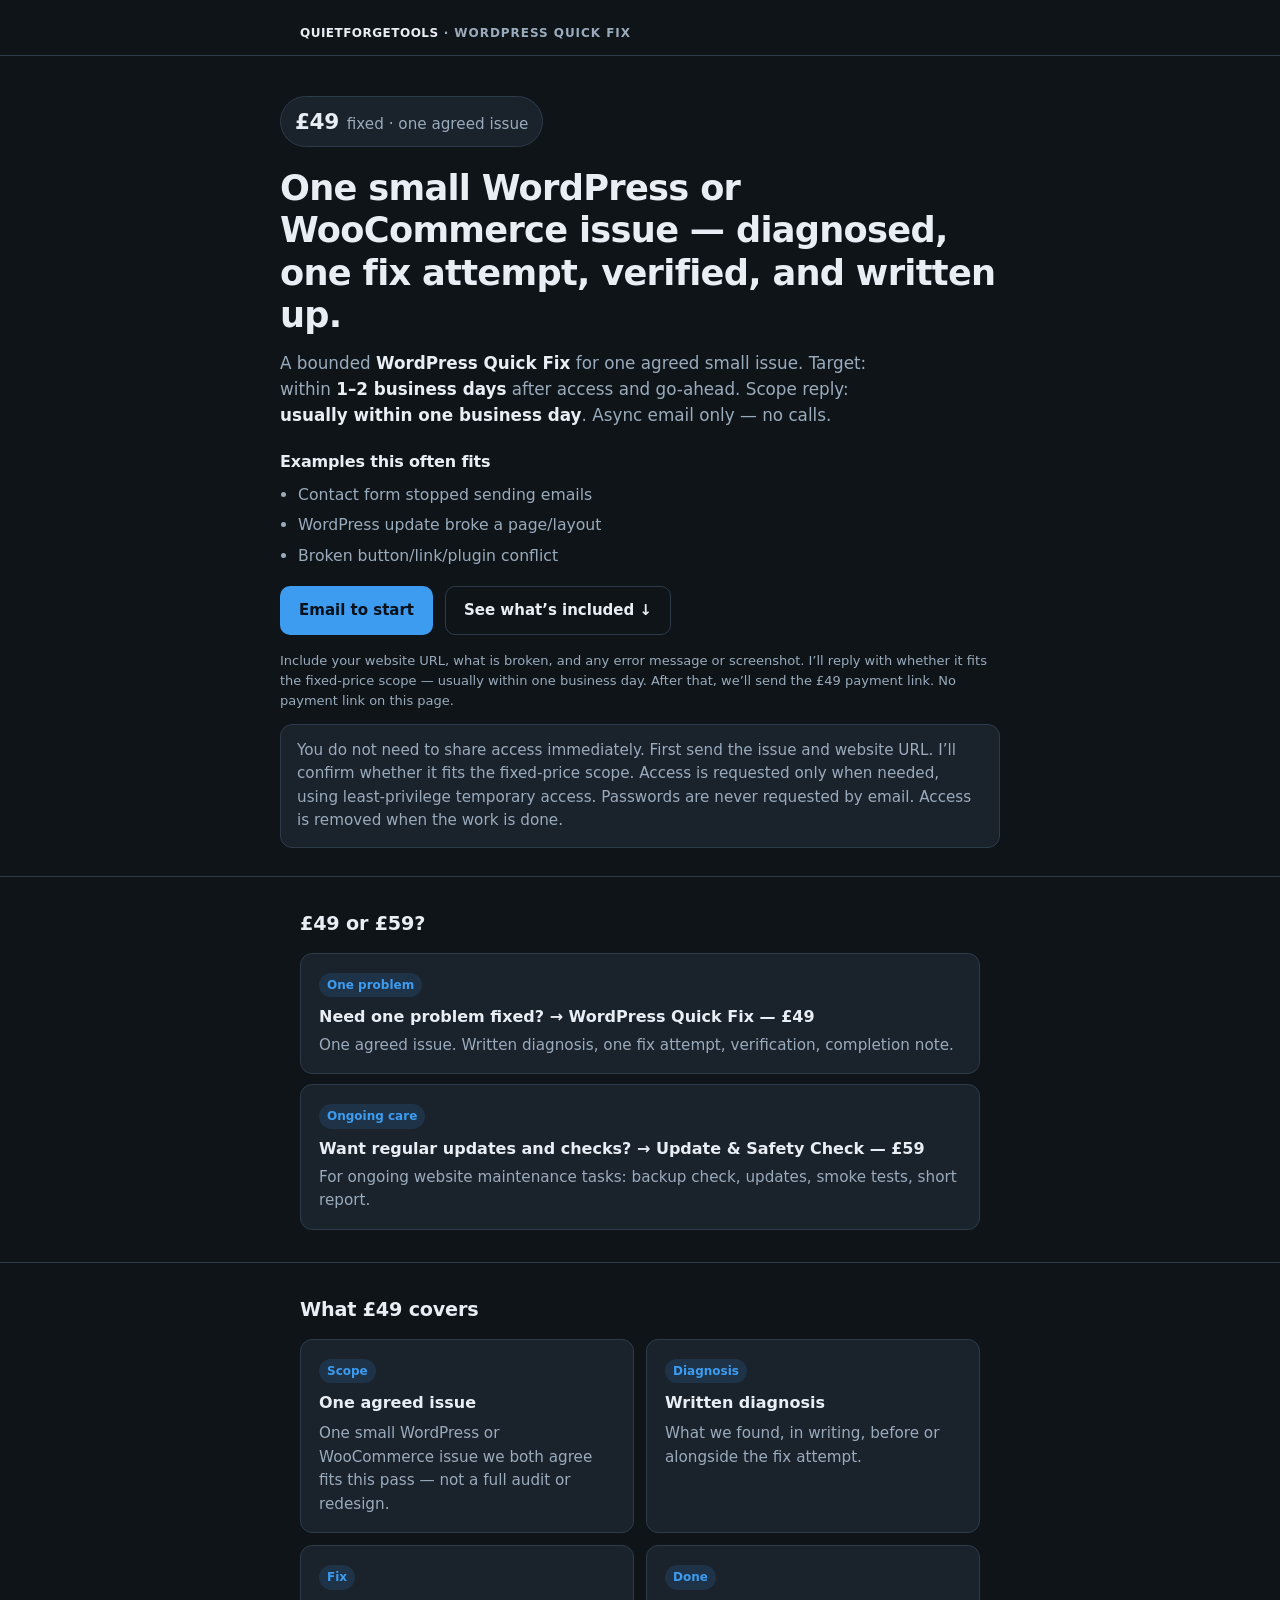
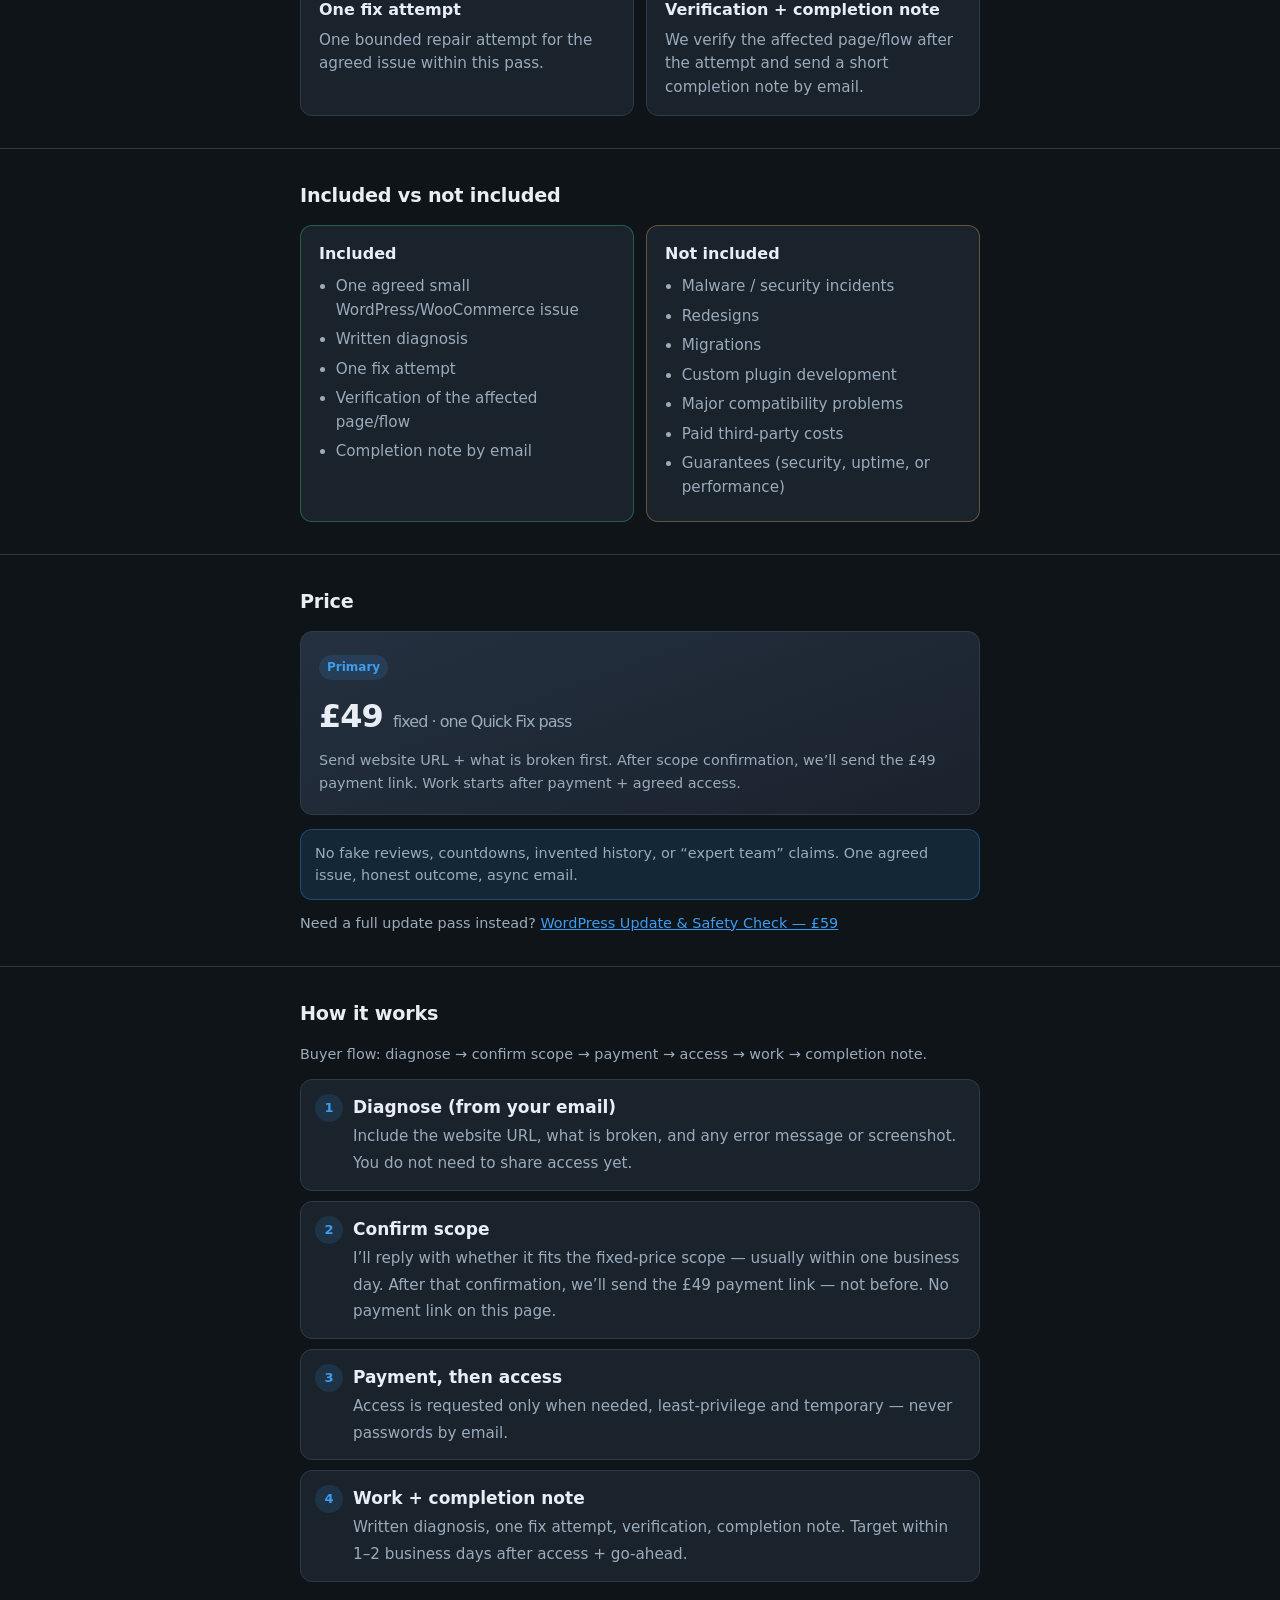
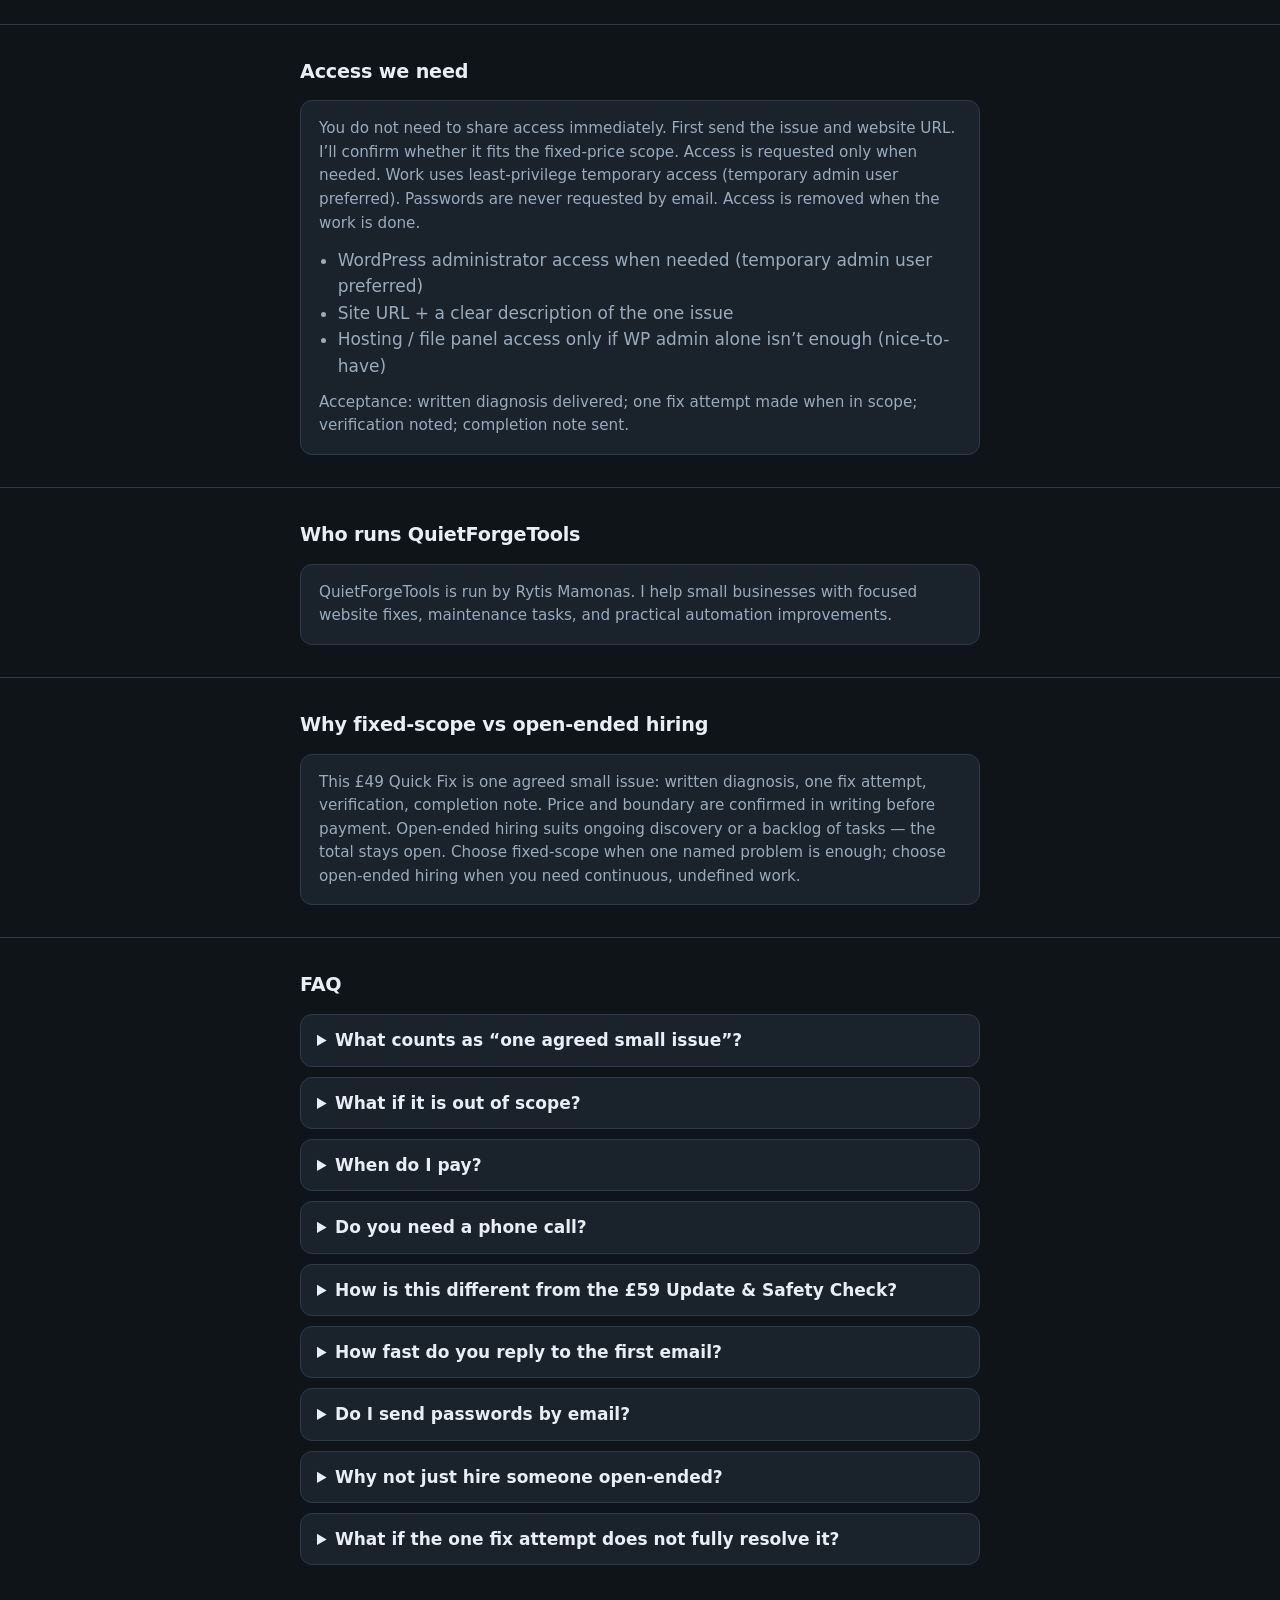
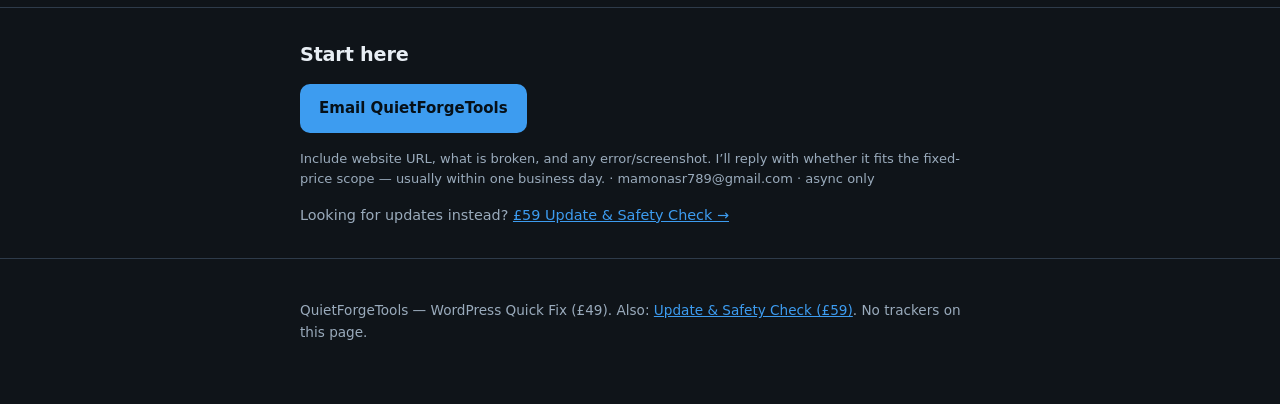
==== commit 019b17e7: "Task305: conversion — reply window, access safety, buyer-flow, why fixed-scope" ====
--- a/quick-fix/index.html
+++ b/quick-fix/index.html
@@ -21,6 +21,7 @@
       <p class="lead">
         A bounded <strong style="color:var(--text)">WordPress Quick Fix</strong> for one agreed small issue.
         Target: within <strong style="color:var(--text)">1–2 business days</strong> after access and go-ahead.
+        Scope reply: <strong style="color:var(--text)">usually within one business day</strong>.
         Async email only — no calls.
       </p>
       <h2 style="font-size:1rem;margin:0 0 8px;color:var(--text)">Examples this often fits</h2>
@@ -32,10 +33,10 @@
       <div class="cta-row">
         <a class="btn btn-primary" href="mailto:mamonasr789@gmail.com?subject=WordPress%20Quick%20Fix%20%C2%A349&body=Website%20URL%3A%20%0AWhat%20is%20broken%3A%20%0AError%20message%20or%20screenshot%20(if%20any)%3A%20%0A%0AI%27ll%20reply%20with%20whether%20it%20fits%20the%20fixed-price%20scope.%0A">Email to start</a>
         <a class="btn btn-ghost" href="#scope">See what’s included ↓</a>
-        <p class="btn-note">Include your website URL, what is broken, and any error message or screenshot. I’ll reply with whether it fits the fixed-price scope. After that, we’ll send the £49 payment link. No payment link on this page.</p>
+        <p class="btn-note">Include your website URL, what is broken, and any error message or screenshot. I’ll reply with whether it fits the fixed-price scope — usually within one business day. After that, we’ll send the £49 payment link. No payment link on this page.</p>
       </div>
       <div class="access-note">
-        You do not need to share access immediately. First send the issue and website URL. I’ll confirm whether it fits the fixed-price scope. If access is needed, we can discuss the safest way to provide it.
+        You do not need to share access immediately. First send the issue and website URL. I’ll confirm whether it fits the fixed-price scope. Access is requested only when needed, using least-privilege temporary access. Passwords are never requested by email. Access is removed when the work is done.
       </div>
     </div>
 
@@ -134,18 +135,23 @@
     <section id="process">
       <div class="wrap">
         <h2>How it works</h2>
+        <p class="fine" style="margin:0 0 14px">Buyer flow: diagnose → confirm scope → payment → access → work → completion note.</p>
         <ol class="steps">
           <li>
-            <strong>Email website URL + what’s broken</strong>
+            <strong>Diagnose (from your email)</strong>
             <span>Include the website URL, what is broken, and any error message or screenshot. You do not need to share access yet.</span>
           </li>
           <li>
-            <strong>Scope confirmation</strong>
-            <span>I’ll reply with whether it fits the fixed-price scope. After that confirmation, we’ll send the £49 payment link — not before. No payment link on this page.</span>
-          </li>
-          <li>
-            <strong>Diagnose, one fix attempt, verify</strong>
-            <span>If access is needed, we discuss the safest way. Then: written diagnosis, one fix attempt, verification, completion note. Target within 1–2 business days after access + go-ahead.</span>
+            <strong>Confirm scope</strong>
+            <span>I’ll reply with whether it fits the fixed-price scope — usually within one business day. After that confirmation, we’ll send the £49 payment link — not before. No payment link on this page.</span>
+          </li>
+          <li>
+            <strong>Payment, then access</strong>
+            <span>Access is requested only when needed, least-privilege and temporary — never passwords by email.</span>
+          </li>
+          <li>
+            <strong>Work + completion note</strong>
+            <span>Written diagnosis, one fix attempt, verification, completion note. Target within 1–2 business days after access + go-ahead.</span>
           </li>
         </ol>
       </div>
@@ -155,7 +161,7 @@
       <div class="wrap">
         <h2>Access we need</h2>
         <div class="card">
-          <p style="margin:0 0 12px;color:var(--muted)">You do not need to share access immediately. First send the issue and website URL. I’ll confirm whether it fits the fixed-price scope. If access is needed, we can discuss the safest way to provide it.</p>
+          <p style="margin:0 0 12px;color:var(--muted)">You do not need to share access immediately. First send the issue and website URL. I’ll confirm whether it fits the fixed-price scope. Access is requested only when needed. Work uses least-privilege temporary access (temporary admin user preferred). Passwords are never requested by email. Access is removed when the work is done.</p>
           <ul style="margin:0;padding-left:1.1em;color:var(--muted)">
             <li>WordPress administrator access when needed (temporary admin user preferred)</li>
             <li>Site URL + a clear description of the one issue</li>
@@ -175,6 +181,16 @@
       </div>
     </section>
 
+
+    <section id="why-fixed">
+      <div class="wrap">
+        <h2>Why fixed-scope vs open-ended hiring</h2>
+        <div class="card">
+          <p style="margin:0;color:var(--muted)">This £49 Quick Fix is one agreed small issue: written diagnosis, one fix attempt, verification, completion note. Price and boundary are confirmed in writing before payment. Open-ended hiring suits ongoing discovery or a backlog of tasks — the total stays open. Choose fixed-scope when one named problem is enough; choose open-ended hiring when you need continuous, undefined work.</p>
+        </div>
+      </div>
+    </section>
+
     <section id="faq" class="faq">
       <div class="wrap">
         <h2>FAQ</h2>
@@ -197,6 +213,22 @@
         <details>
           <summary>How is this different from the £59 Update &amp; Safety Check?</summary>
           <p>Quick Fix (£49) targets one agreed small issue. The Update &amp; Safety Check (£59) is a bounded maintenance pass: backup check, core/theme/plugin updates, smoke tests, and a short report. <a href="../index.html">See the £59 offer</a>.</p>
+        </details>
+        <details>
+          <summary>How fast do you reply to the first email?</summary>
+          <p>Usually within one business day with whether it fits the fixed-price scope. Delivery timing after access and go-ahead is separate (target 1–2 business days).</p>
+        </details>
+        <details>
+          <summary>Do I send passwords by email?</summary>
+          <p>No. Passwords are never requested by email. Access is requested only when needed, using least-privilege temporary access, and removed when the work is done.</p>
+        </details>
+        <details>
+          <summary>Why not just hire someone open-ended?</summary>
+          <p>Fixed-scope means one agreed issue and price after written confirmation. Open-ended hiring is better for continuous discovery — but the bill is open. Use this offer when one named problem is enough.</p>
+        </details>
+        <details>
+          <summary>What if the one fix attempt does not fully resolve it?</summary>
+          <p>You still get a written diagnosis, what was attempted, and a completion note. Further work is quoted separately — not rolled into this £49 pass.</p>
         </details>
       </div>
     </section>
@@ -206,7 +238,7 @@
         <h2>Start here</h2>
         <div class="cta-row">
           <a class="btn btn-primary" href="mailto:mamonasr789@gmail.com?subject=WordPress%20Quick%20Fix%20%C2%A349&body=Website%20URL%3A%20%0AWhat%20is%20broken%3A%20%0AError%20message%20or%20screenshot%20(if%20any)%3A%20%0A%0AI%27ll%20reply%20with%20whether%20it%20fits%20the%20fixed-price%20scope.%0A">Email QuietForgeTools</a>
-          <p class="btn-note">Include website URL, what is broken, and any error/screenshot. I’ll reply with whether it fits the fixed-price scope. · mamonasr789@gmail.com · async only</p>
+          <p class="btn-note">Include website URL, what is broken, and any error/screenshot. I’ll reply with whether it fits the fixed-price scope — usually within one business day. · mamonasr789@gmail.com · async only</p>
         </div>
         <p class="fine" style="margin-top:14px">
           Looking for updates instead? <a href="../index.html">£59 Update &amp; Safety Check →</a>
--- a/styles.css
+++ b/styles.css
@@ -333,3 +333,32 @@
   color: var(--muted);
   margin: 14px 0 0;
 }
+
+
+/* Task294 trust layer */
+.chooser { display: grid; gap: 10px; margin-top: 14px; }
+.chooser a.card {
+  text-decoration: none;
+  color: inherit;
+  display: block;
+  transition: border-color 0.15s ease;
+}
+.chooser a.card:hover { border-color: var(--accent); }
+.chooser .card h3 { color: var(--text); margin-bottom: 4px; }
+.examples-above {
+  margin: 0 0 18px;
+  padding-left: 1.15em;
+  color: var(--muted);
+  font-size: 0.98rem;
+}
+.examples-above li { margin-bottom: 6px; }
+.access-note {
+  background: var(--surface);
+  border: 1px solid var(--border);
+  border-radius: var(--radius);
+  padding: 14px 16px;
+  color: var(--muted);
+  font-size: 0.95rem;
+  margin-top: 12px;
+}
+.who-runs .card p { margin: 0; color: var(--muted); }
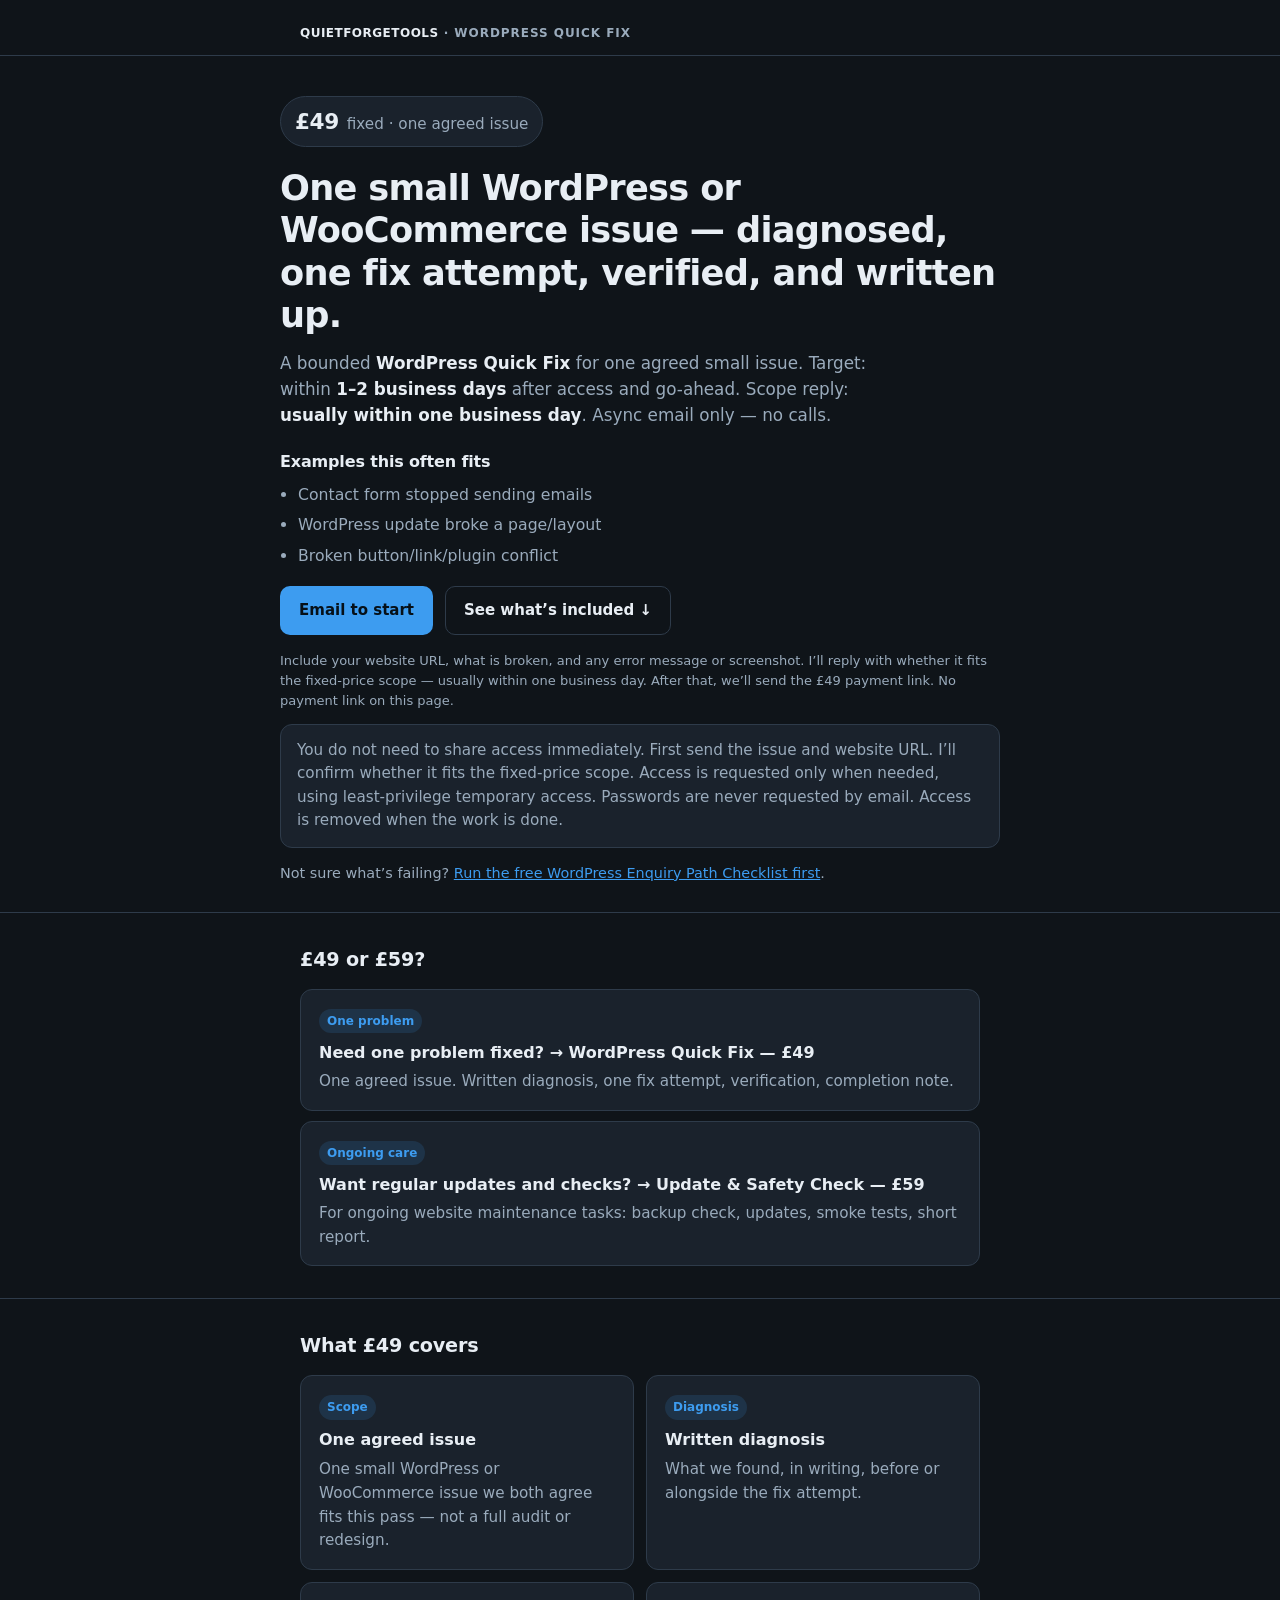
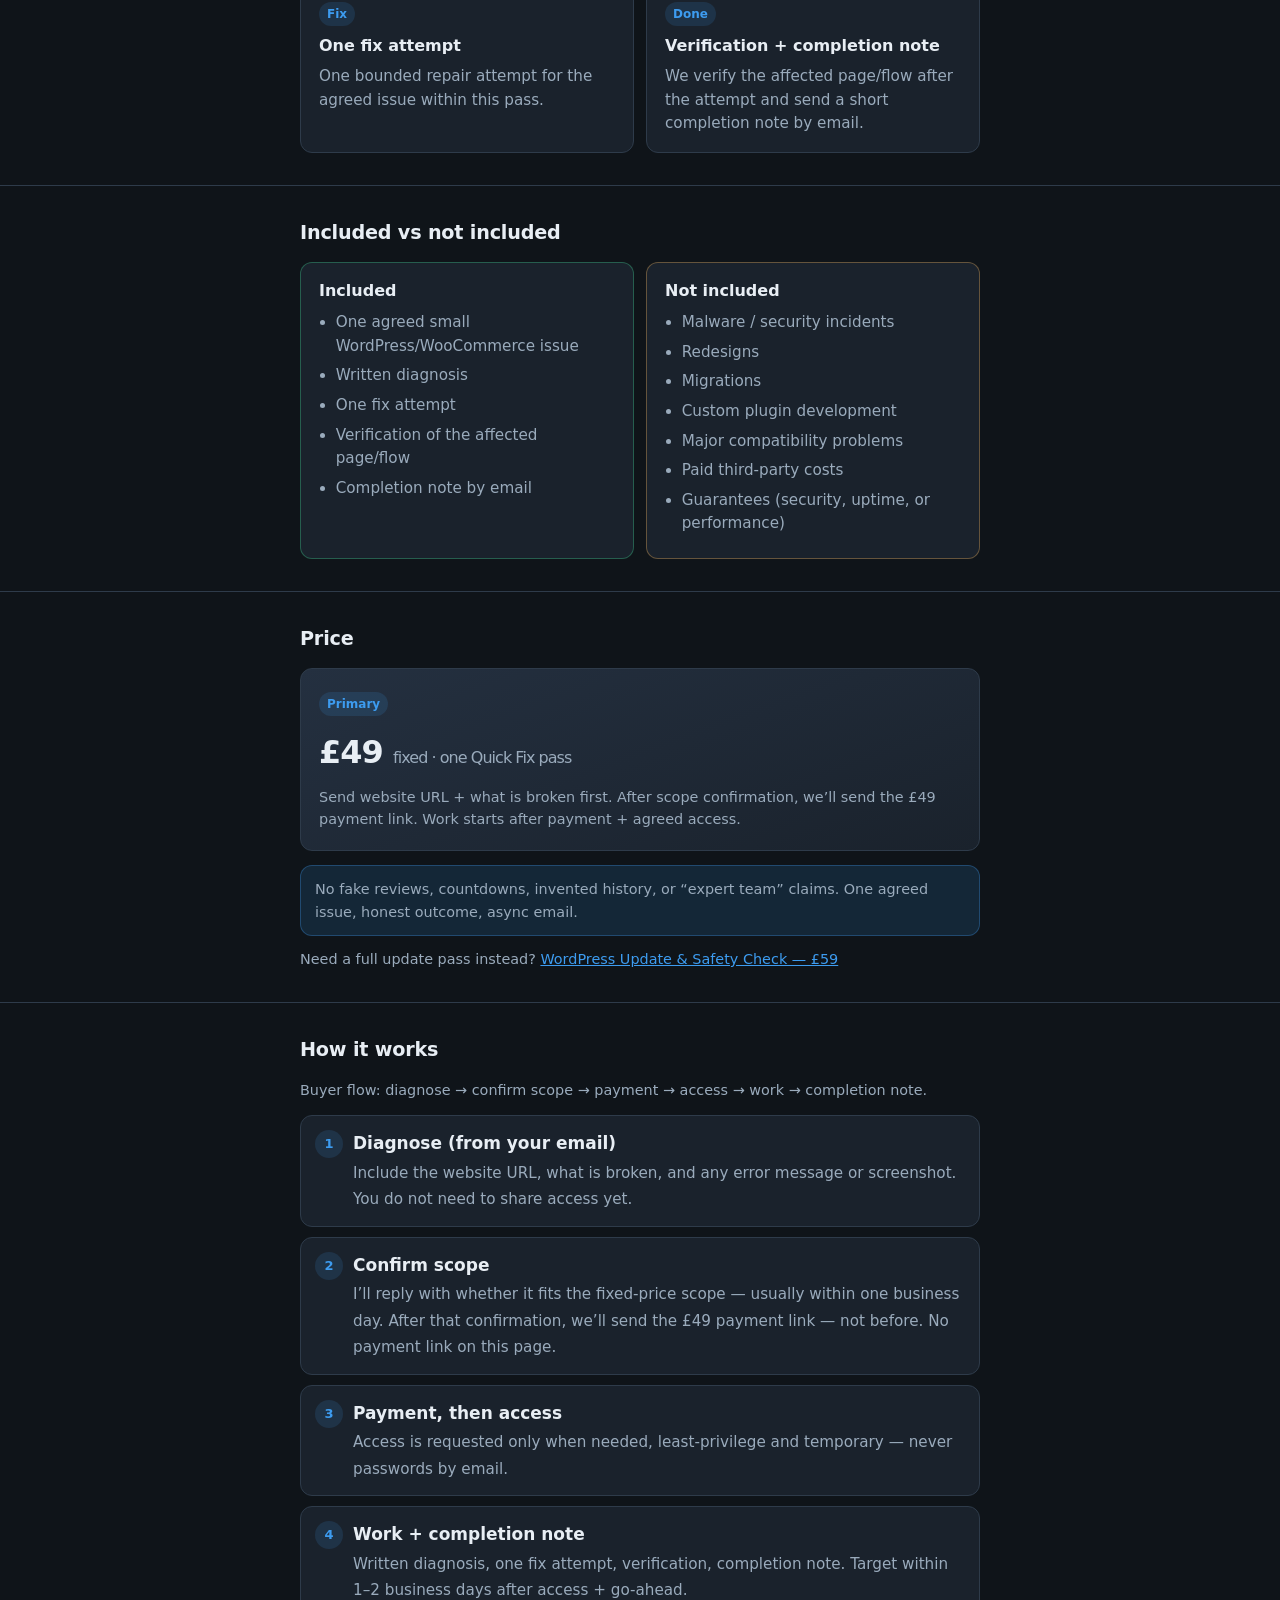
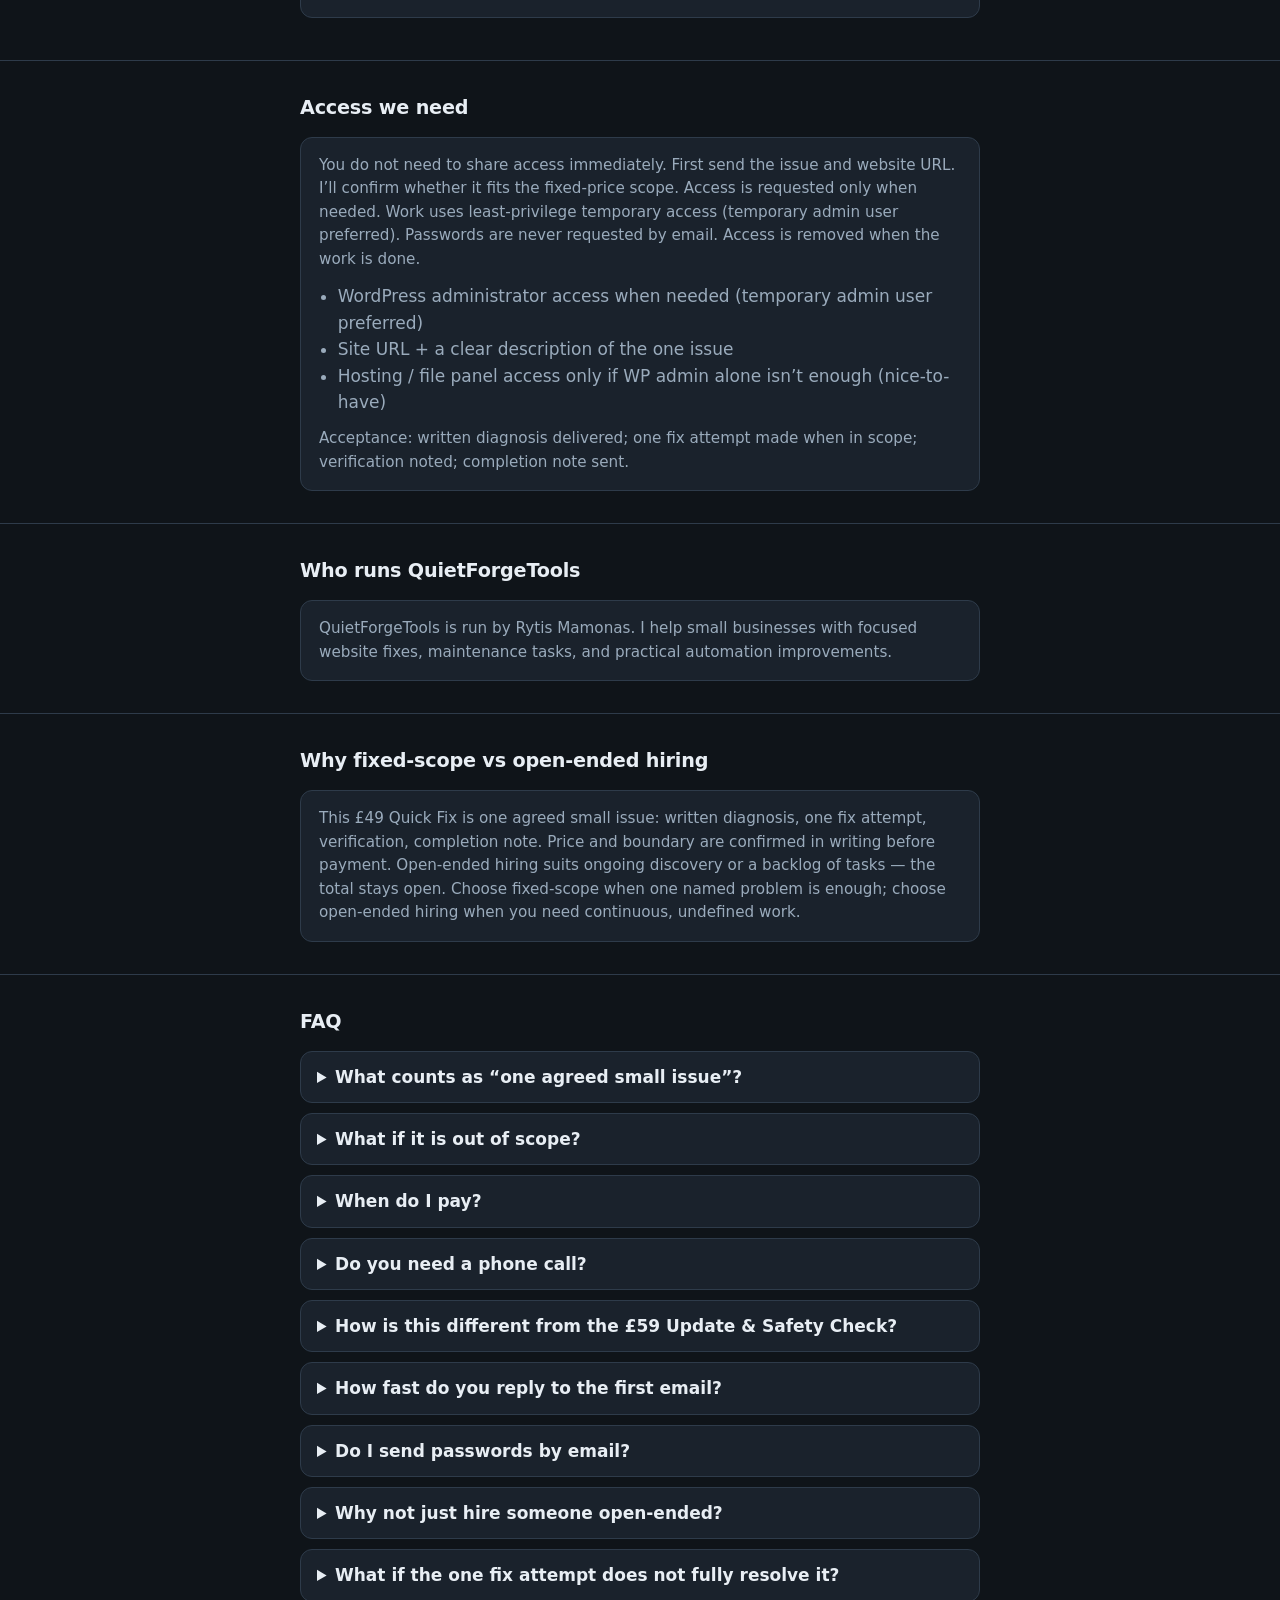
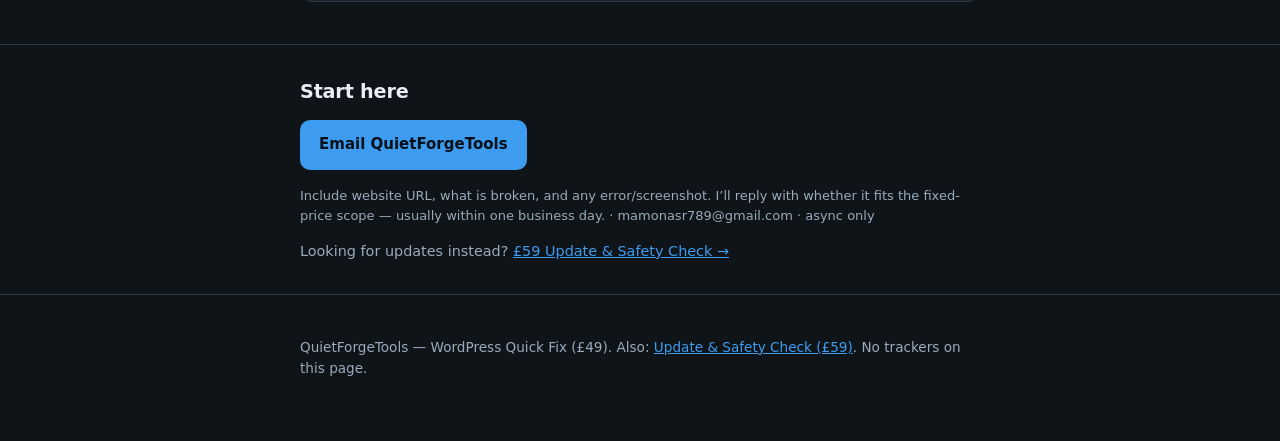
==== commit 0bbc08b9: "Add free Enquiry Path Checklist link on £49/£59 offer pages Restrained contextual link for visitors " ====
--- a/quick-fix/index.html
+++ b/quick-fix/index.html
@@ -38,6 +38,7 @@
       <div class="access-note">
         You do not need to share access immediately. First send the issue and website URL. I’ll confirm whether it fits the fixed-price scope. Access is requested only when needed, using least-privilege temporary access. Passwords are never requested by email. Access is removed when the work is done.
       </div>
+      <p class="fine" style="margin-top:14px">Not sure what&rsquo;s failing? <a href="https://mamonasr789-png.github.io/quietforgetools-wp-enquiry-checklist/">Run the free WordPress Enquiry Path Checklist first</a>.</p>
     </div>
 
     <section id="chooser">
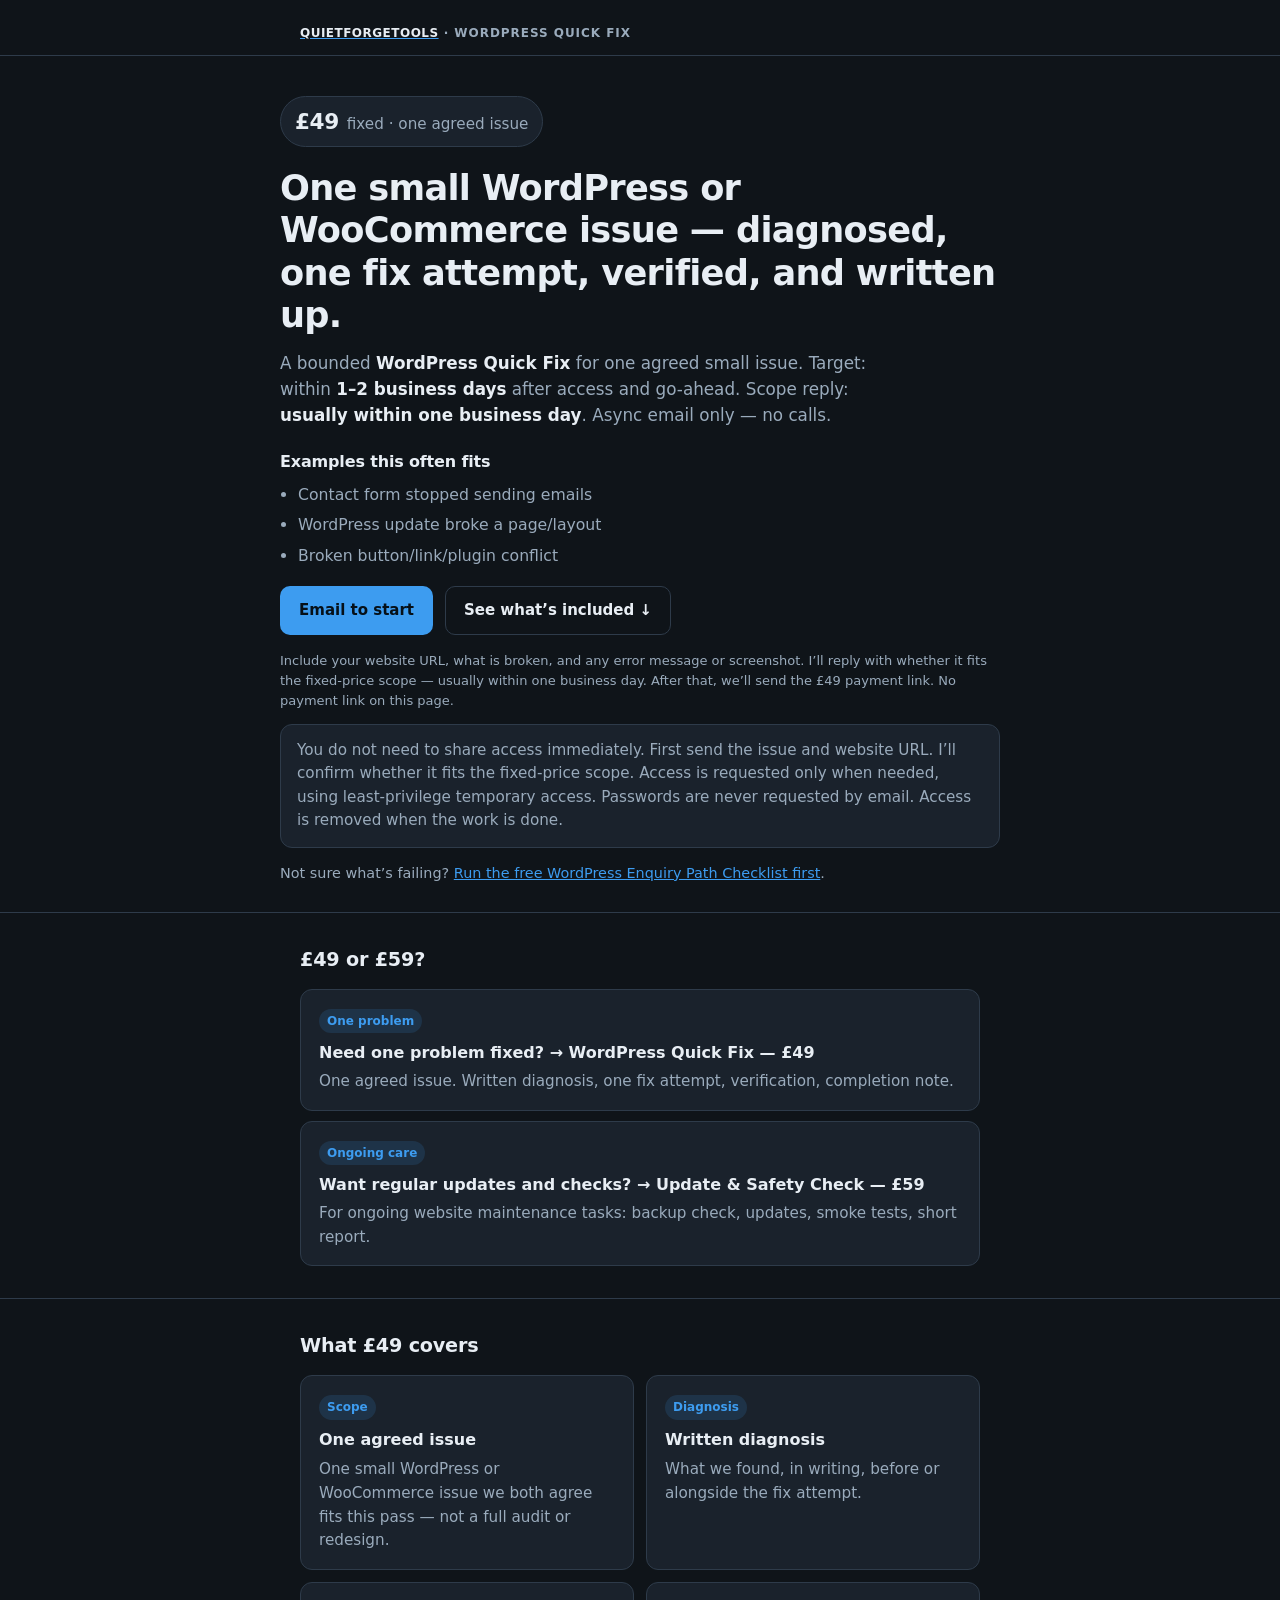
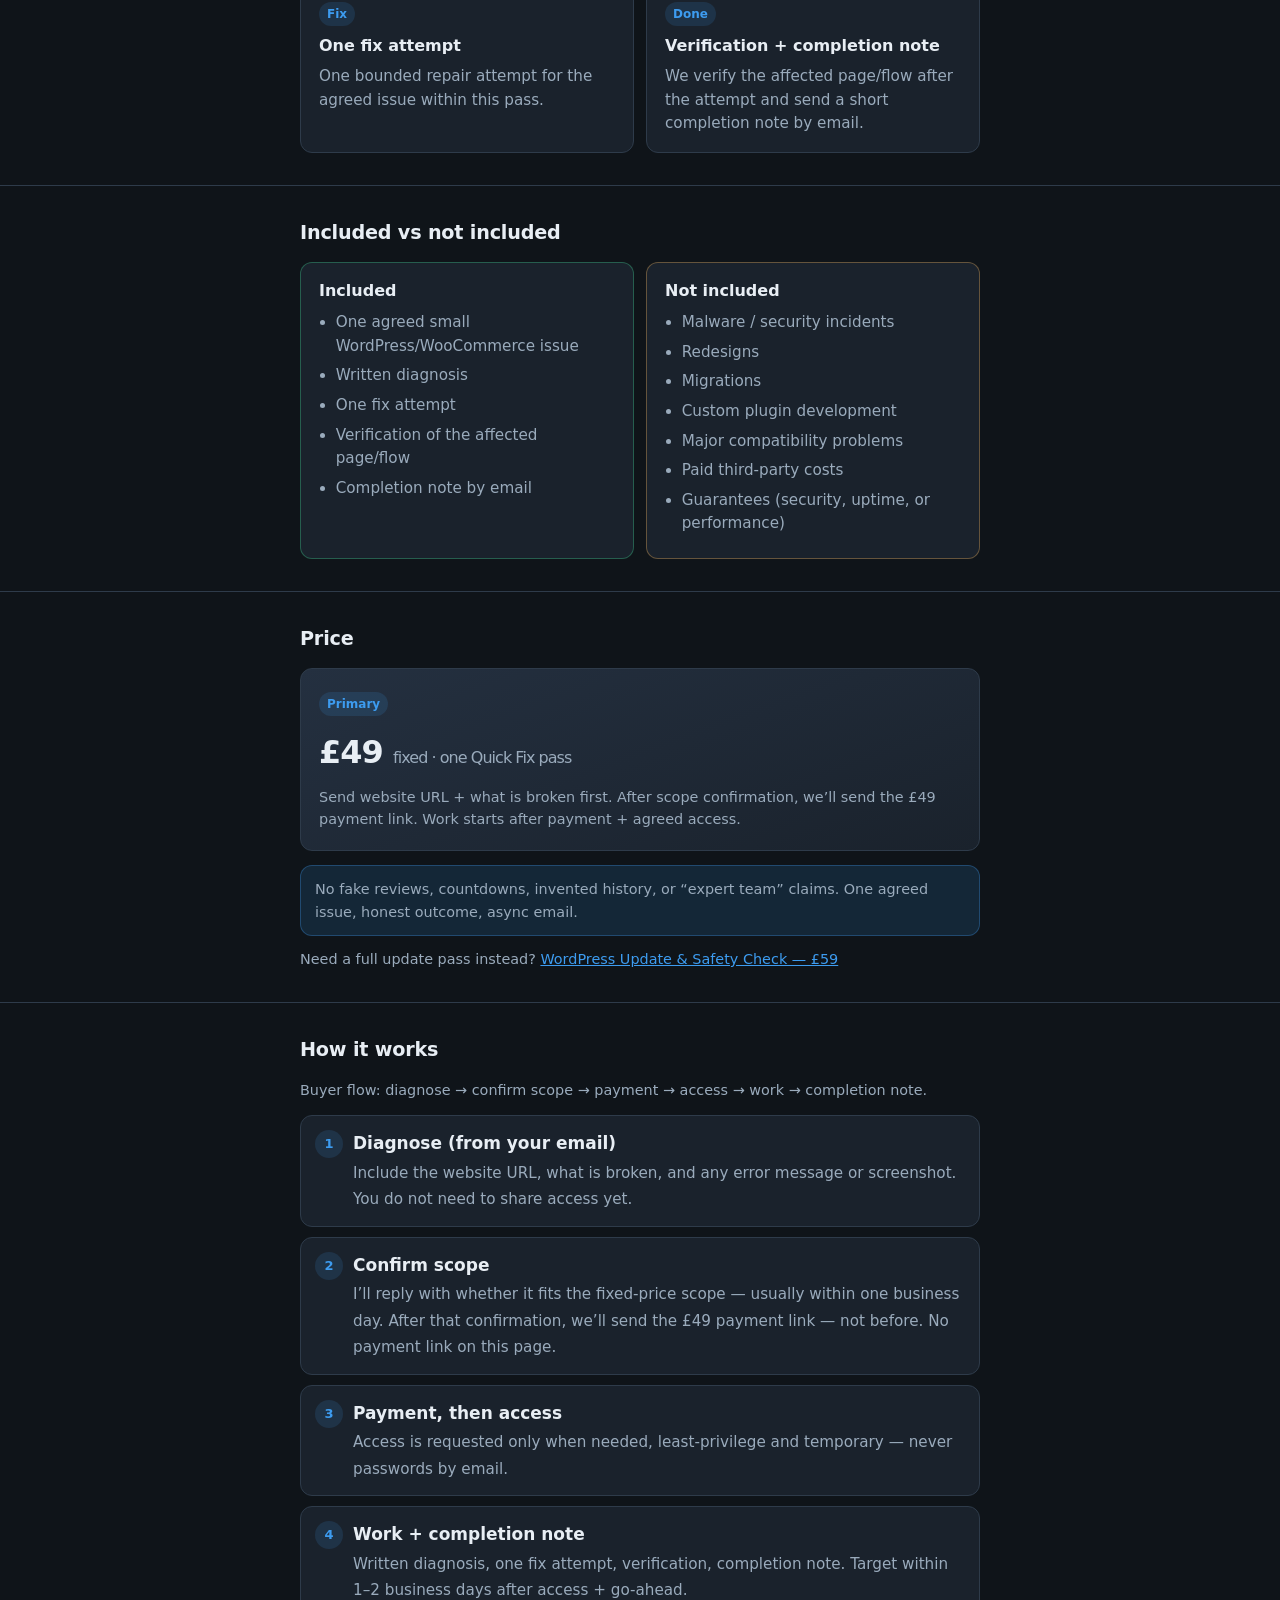
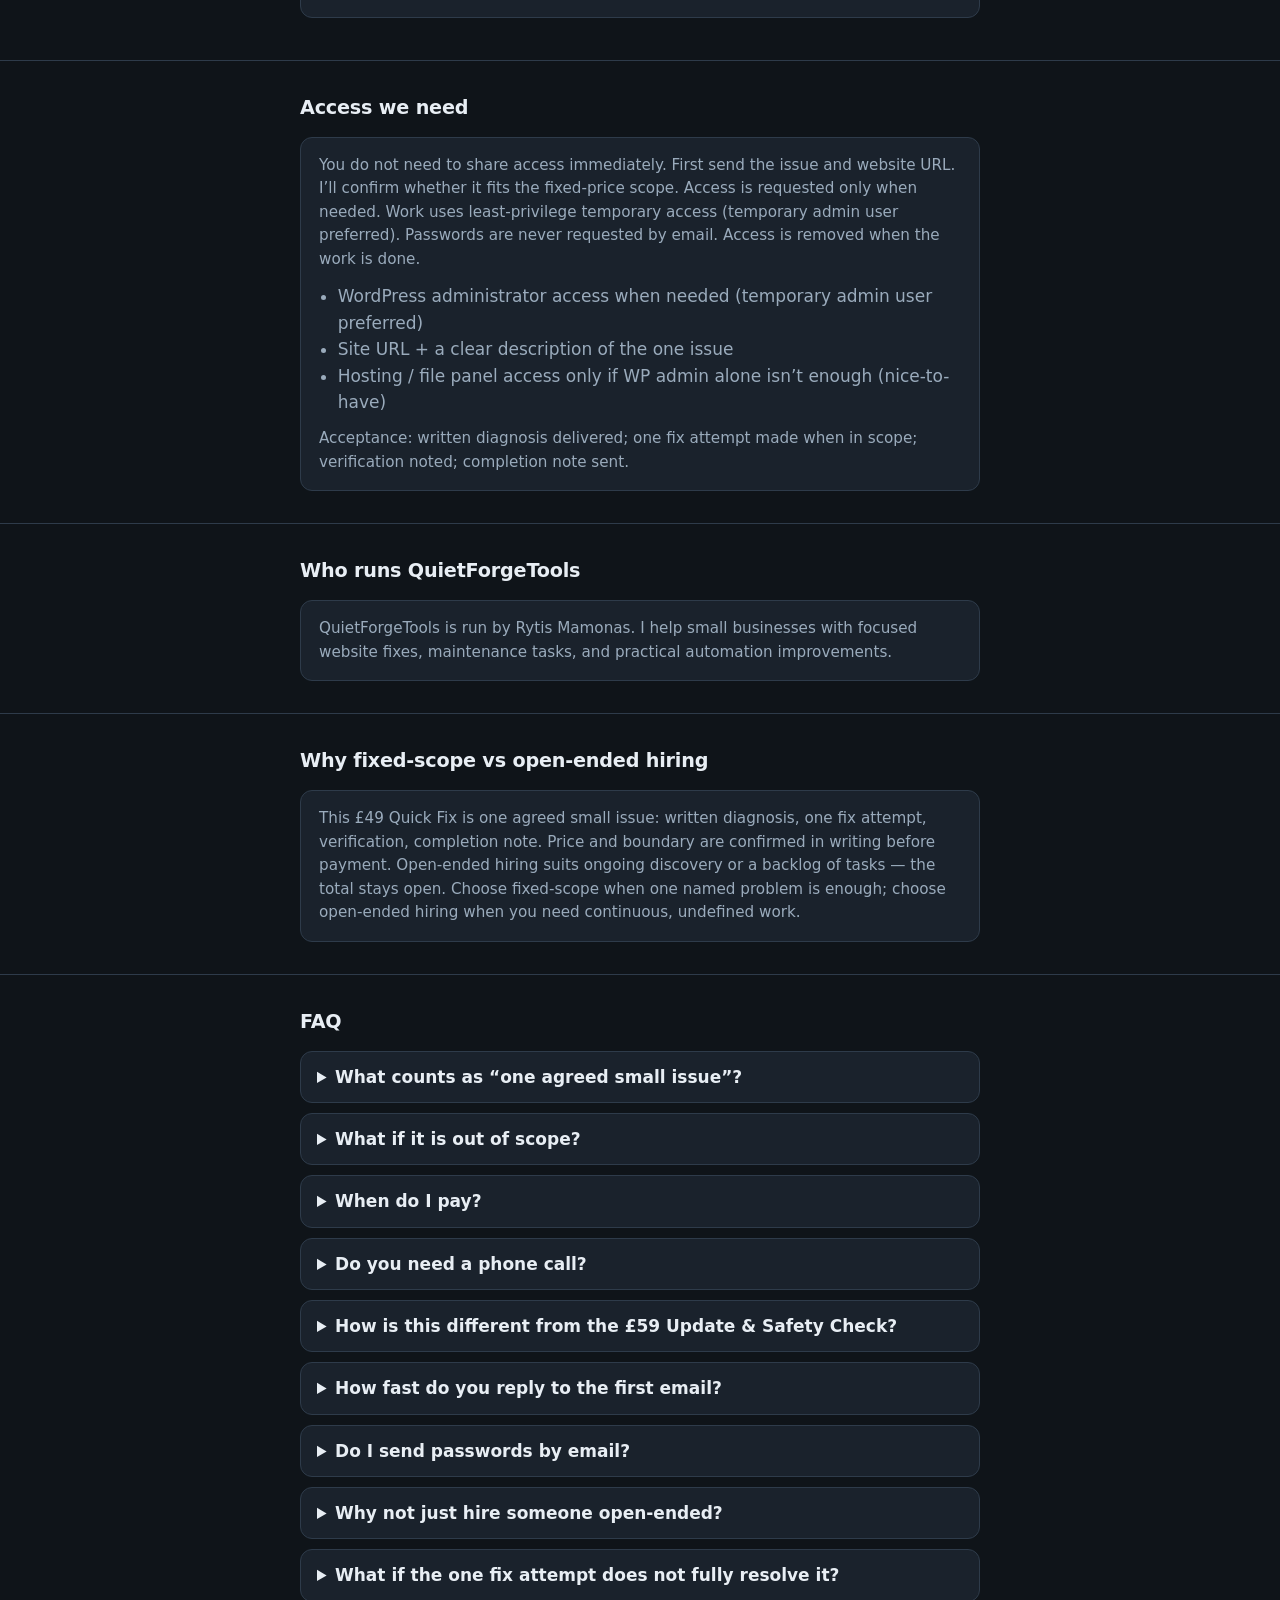
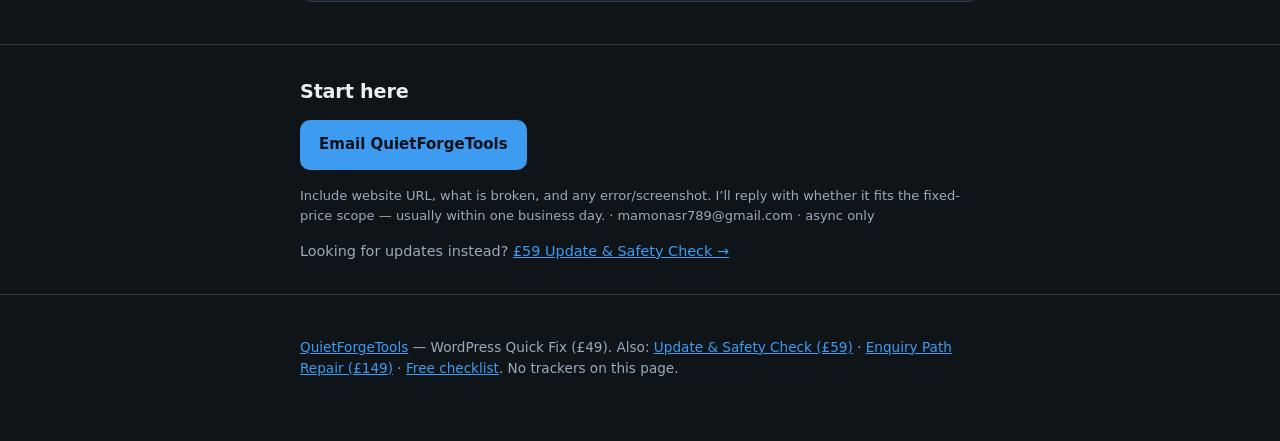
==== commit fa2da8de: "TASK834: canonical/robots/nav + robots.txt/sitemap for £49/£59 pages" ====
--- a/quick-fix/index.html
+++ b/quick-fix/index.html
@@ -5,12 +5,14 @@
   <meta name="viewport" content="width=device-width, initial-scale=1" />
   <title>WordPress Quick Fix — £49 | QuietForgeTools</title>
   <meta name="description" content="WordPress Quick Fix — £49 fixed: one agreed small WordPress/WooCommerce issue, written diagnosis, one fix attempt, verification, and completion note. QuietForgeTools." />
+  <link rel="canonical" href="https://mamonasr789-png.github.io/quietforgetools-wp-maintenance/quick-fix/" />
+  <meta name="robots" content="index,follow" />
   <link rel="stylesheet" href="../styles.css" />
 </head>
 <body>
   <header>
     <div class="wrap">
-      <div class="brand"><span>QuietForgeTools</span> · WordPress Quick Fix</div>
+      <div class="brand"><a href="https://mamonasr789-png.github.io/quietforgetools/"><span>QuietForgeTools</span></a> · WordPress Quick Fix</div>
     </div>
   </header>
 
@@ -250,7 +252,7 @@
 
   <footer>
     <div class="wrap">
-      <p>QuietForgeTools — WordPress Quick Fix (£49). Also: <a href="../index.html">Update &amp; Safety Check (£59)</a>. No trackers on this page.</p>
+      <p><a href="https://mamonasr789-png.github.io/quietforgetools/">QuietForgeTools</a> — WordPress Quick Fix (£49). Also: <a href="../">Update &amp; Safety Check (£59)</a> · <a href="https://mamonasr789-png.github.io/quietforgetools-enquiry-repair/">Enquiry Path Repair (£149)</a> · <a href="https://mamonasr789-png.github.io/quietforgetools-wp-enquiry-checklist/">Free checklist</a>. No trackers on this page.</p>
     </div>
   </footer>
 </body>
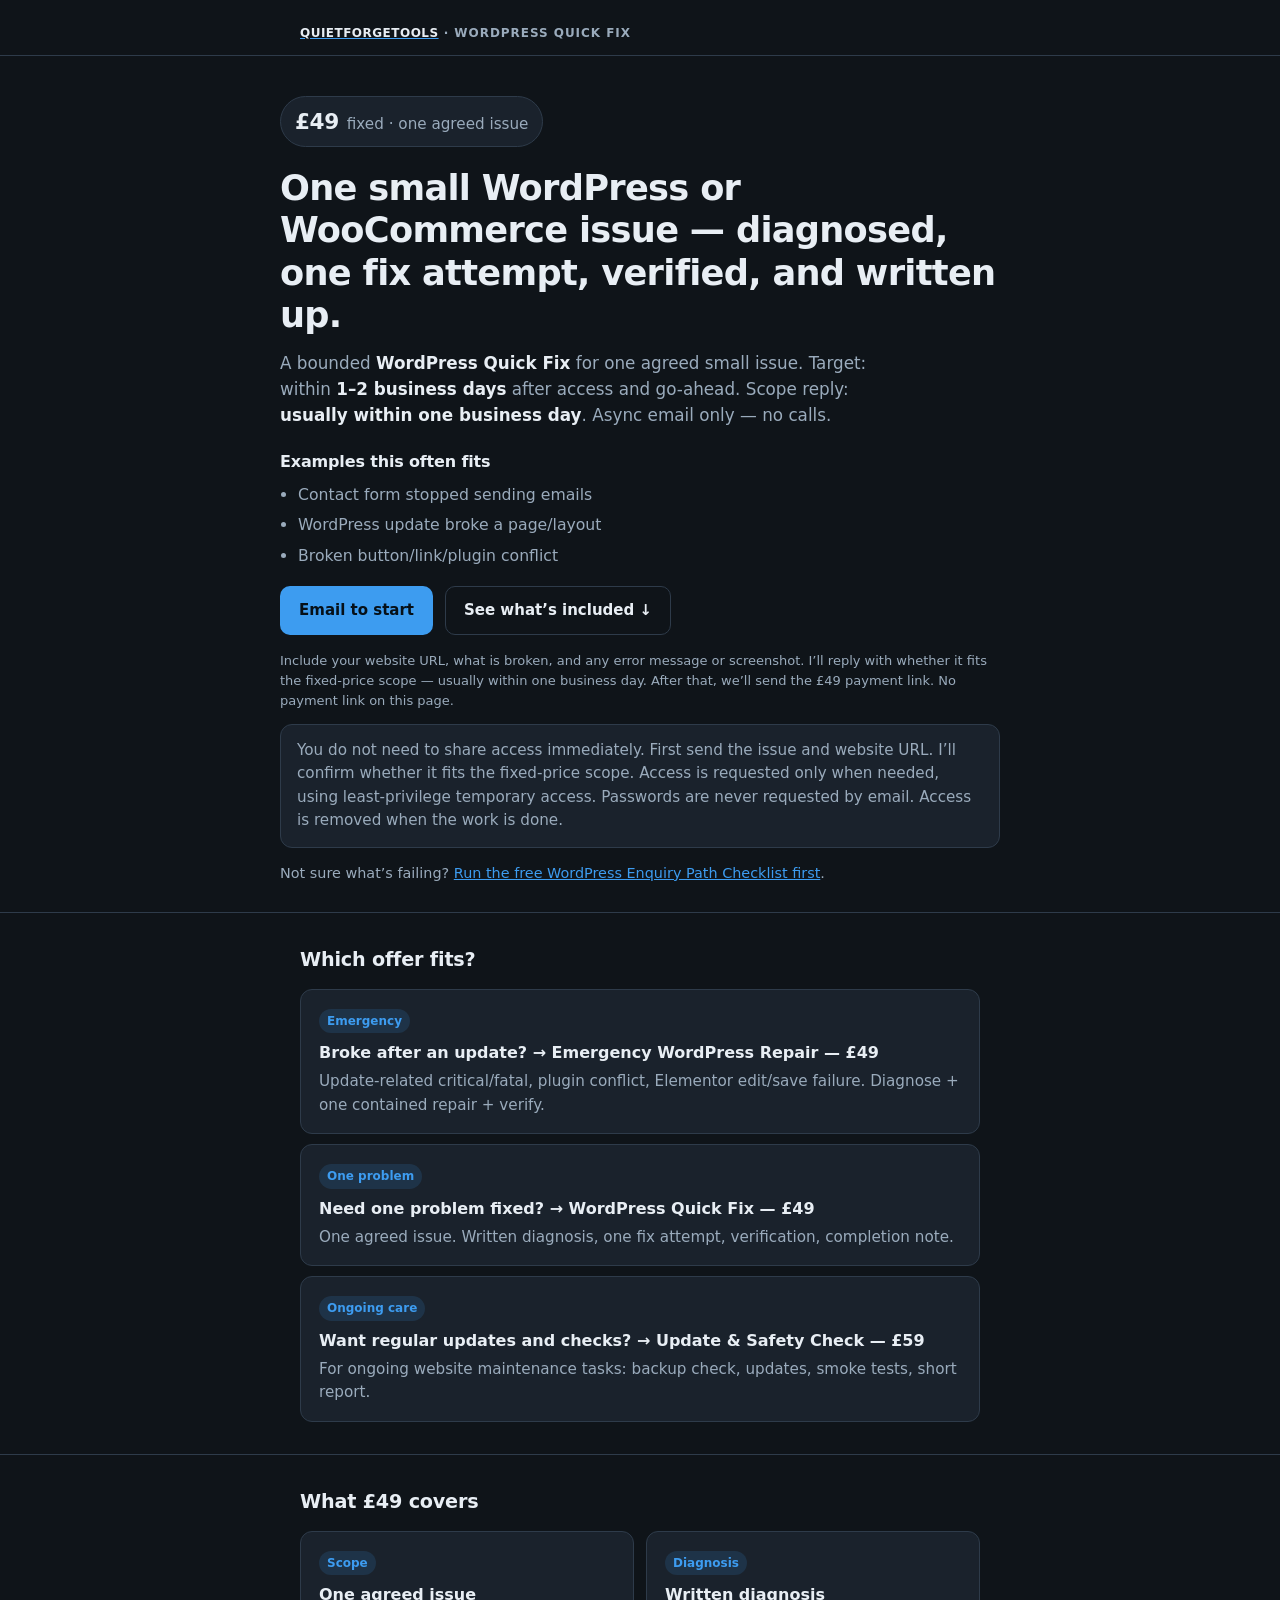
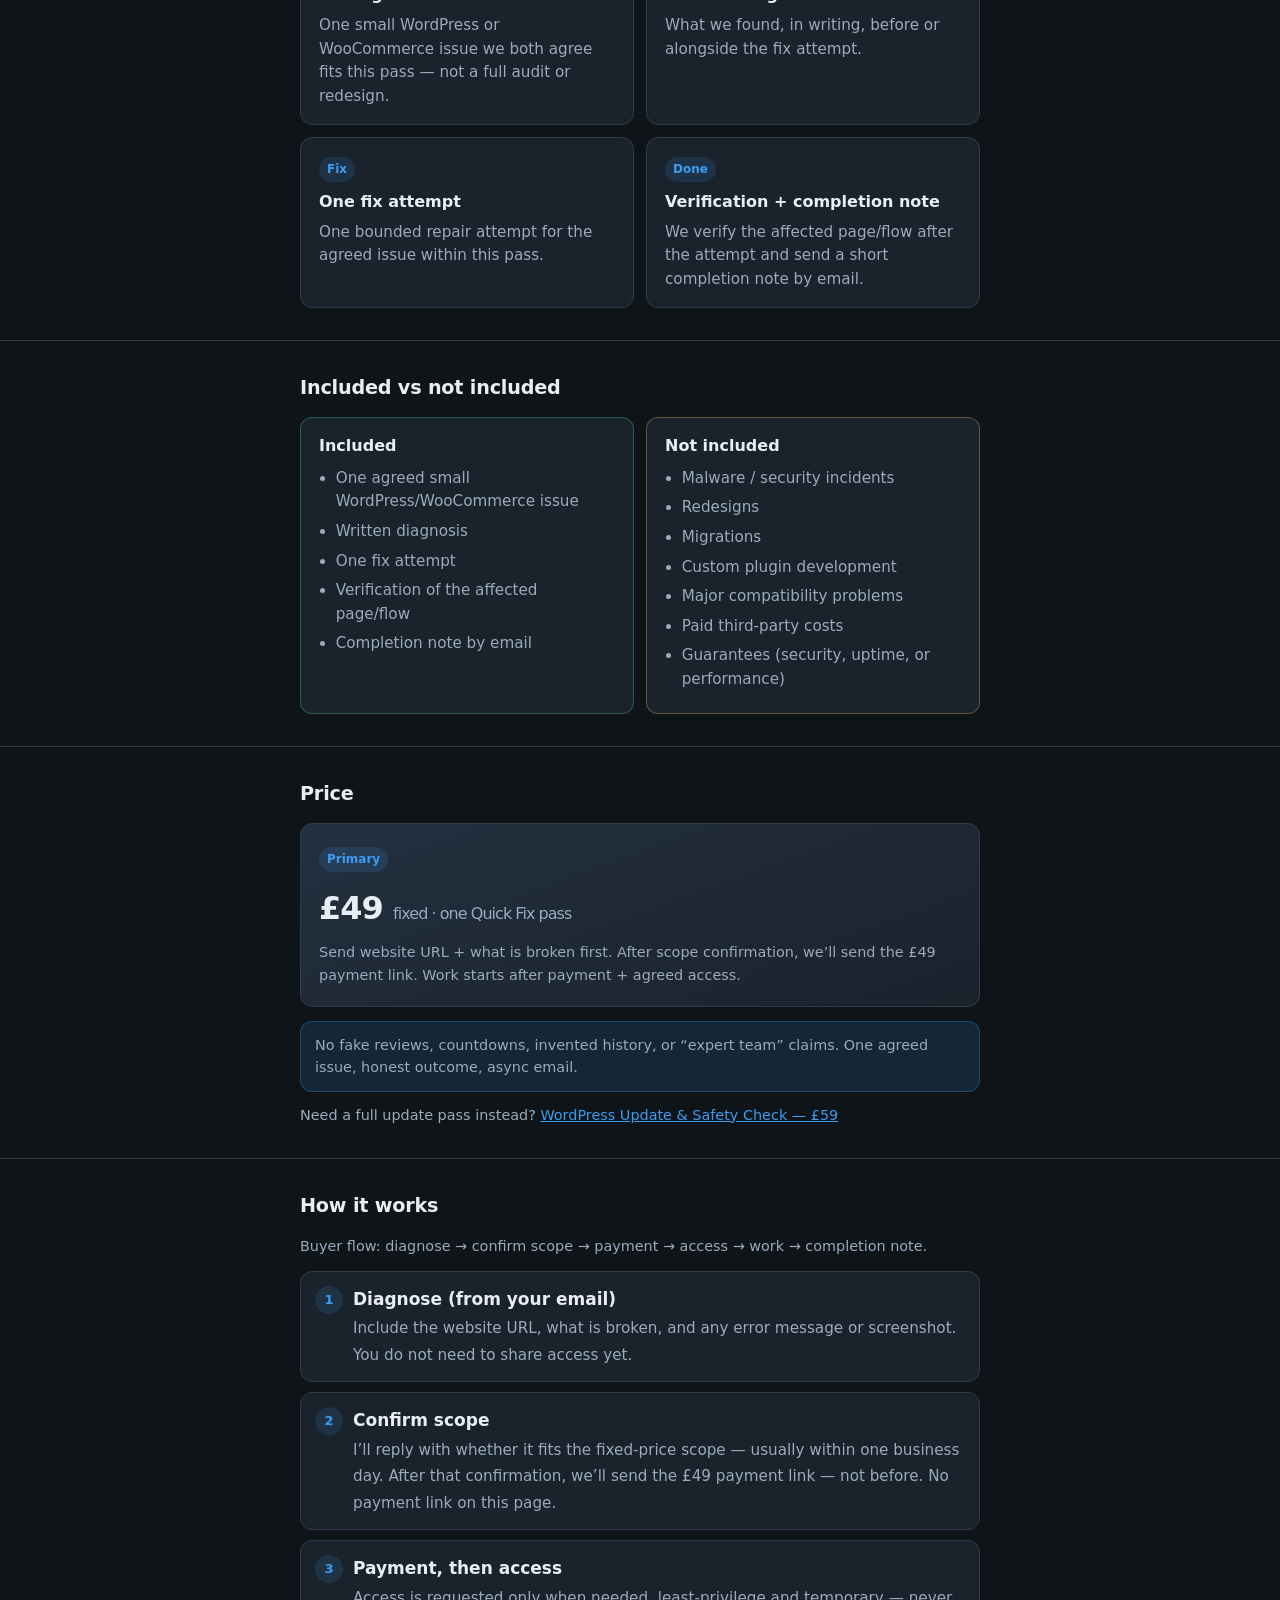
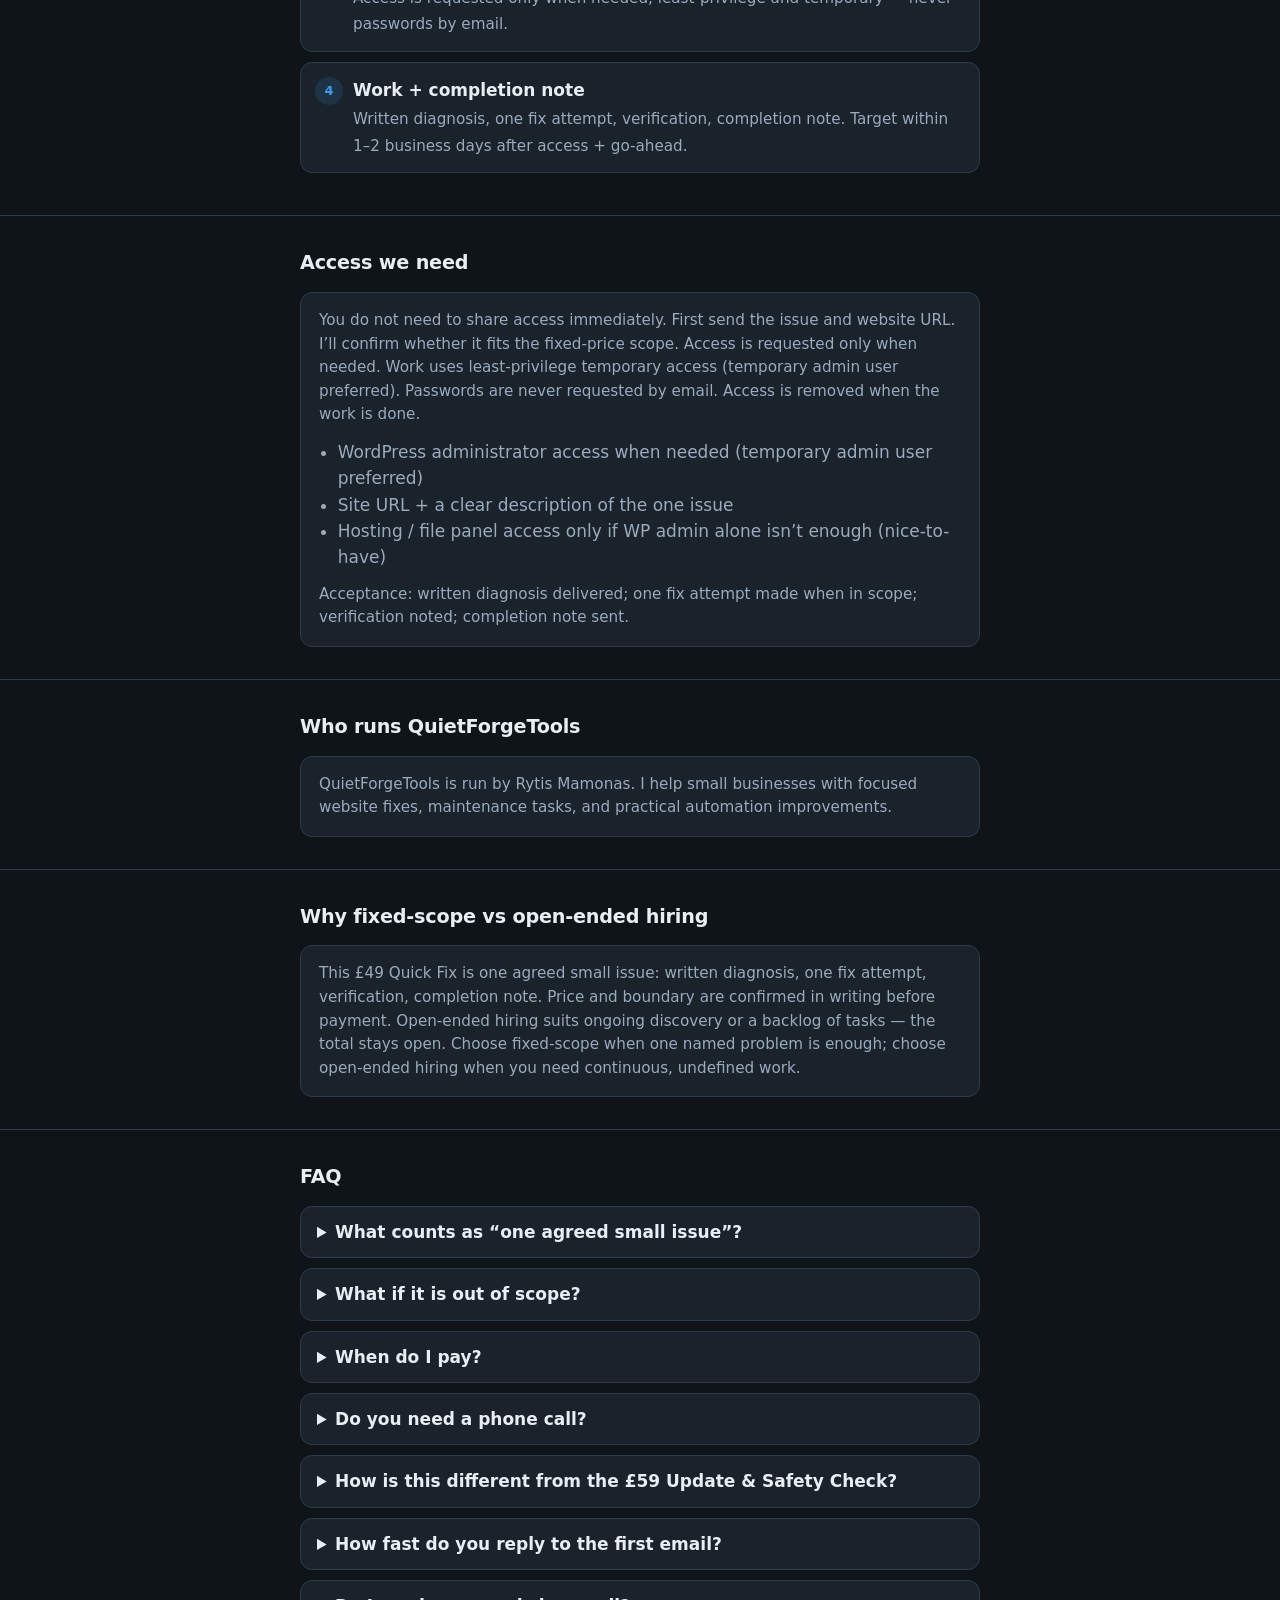
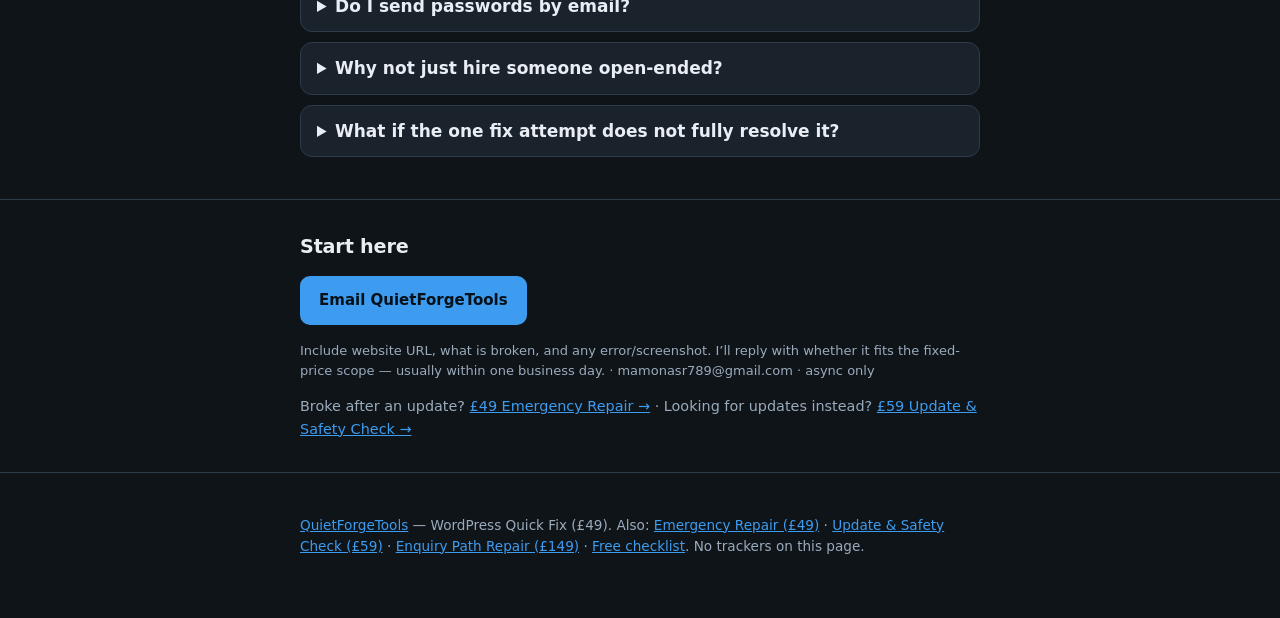
==== commit a77b50bf: "Add £49 Emergency WordPress Repair page" ====
--- a/quick-fix/index.html
+++ b/quick-fix/index.html
@@ -45,8 +45,13 @@
 
     <section id="chooser">
       <div class="wrap">
-        <h2>£49 or £59?</h2>
+        <h2>Which offer fits?</h2>
         <div class="chooser">
+          <a class="card" href="../emergency-wordpress-repair/">
+            <div class="tag">Emergency</div>
+            <h3>Broke after an update? → Emergency WordPress Repair — £49</h3>
+            <p>Update-related critical/fatal, plugin conflict, Elementor edit/save failure. Diagnose + one contained repair + verify.</p>
+          </a>
           <a class="card" href="./">
             <div class="tag">One problem</div>
             <h3>Need one problem fixed? → WordPress Quick Fix — £49</h3>
@@ -244,7 +249,8 @@
           <p class="btn-note">Include website URL, what is broken, and any error/screenshot. I’ll reply with whether it fits the fixed-price scope — usually within one business day. · mamonasr789@gmail.com · async only</p>
         </div>
         <p class="fine" style="margin-top:14px">
-          Looking for updates instead? <a href="../index.html">£59 Update &amp; Safety Check →</a>
+          Broke after an update? <a href="../emergency-wordpress-repair/">£49 Emergency Repair →</a>
+          · Looking for updates instead? <a href="../index.html">£59 Update &amp; Safety Check →</a>
         </p>
       </div>
     </section>
@@ -252,7 +258,7 @@
 
   <footer>
     <div class="wrap">
-      <p><a href="https://mamonasr789-png.github.io/quietforgetools/">QuietForgeTools</a> — WordPress Quick Fix (£49). Also: <a href="../">Update &amp; Safety Check (£59)</a> · <a href="https://mamonasr789-png.github.io/quietforgetools-enquiry-repair/">Enquiry Path Repair (£149)</a> · <a href="https://mamonasr789-png.github.io/quietforgetools-wp-enquiry-checklist/">Free checklist</a>. No trackers on this page.</p>
+      <p><a href="https://mamonasr789-png.github.io/quietforgetools/">QuietForgeTools</a> — WordPress Quick Fix (£49). Also: <a href="../emergency-wordpress-repair/">Emergency Repair (£49)</a> · <a href="../">Update &amp; Safety Check (£59)</a> · <a href="https://mamonasr789-png.github.io/quietforgetools-enquiry-repair/">Enquiry Path Repair (£149)</a> · <a href="https://mamonasr789-png.github.io/quietforgetools-wp-enquiry-checklist/">Free checklist</a>. No trackers on this page.</p>
     </div>
   </footer>
 </body>
